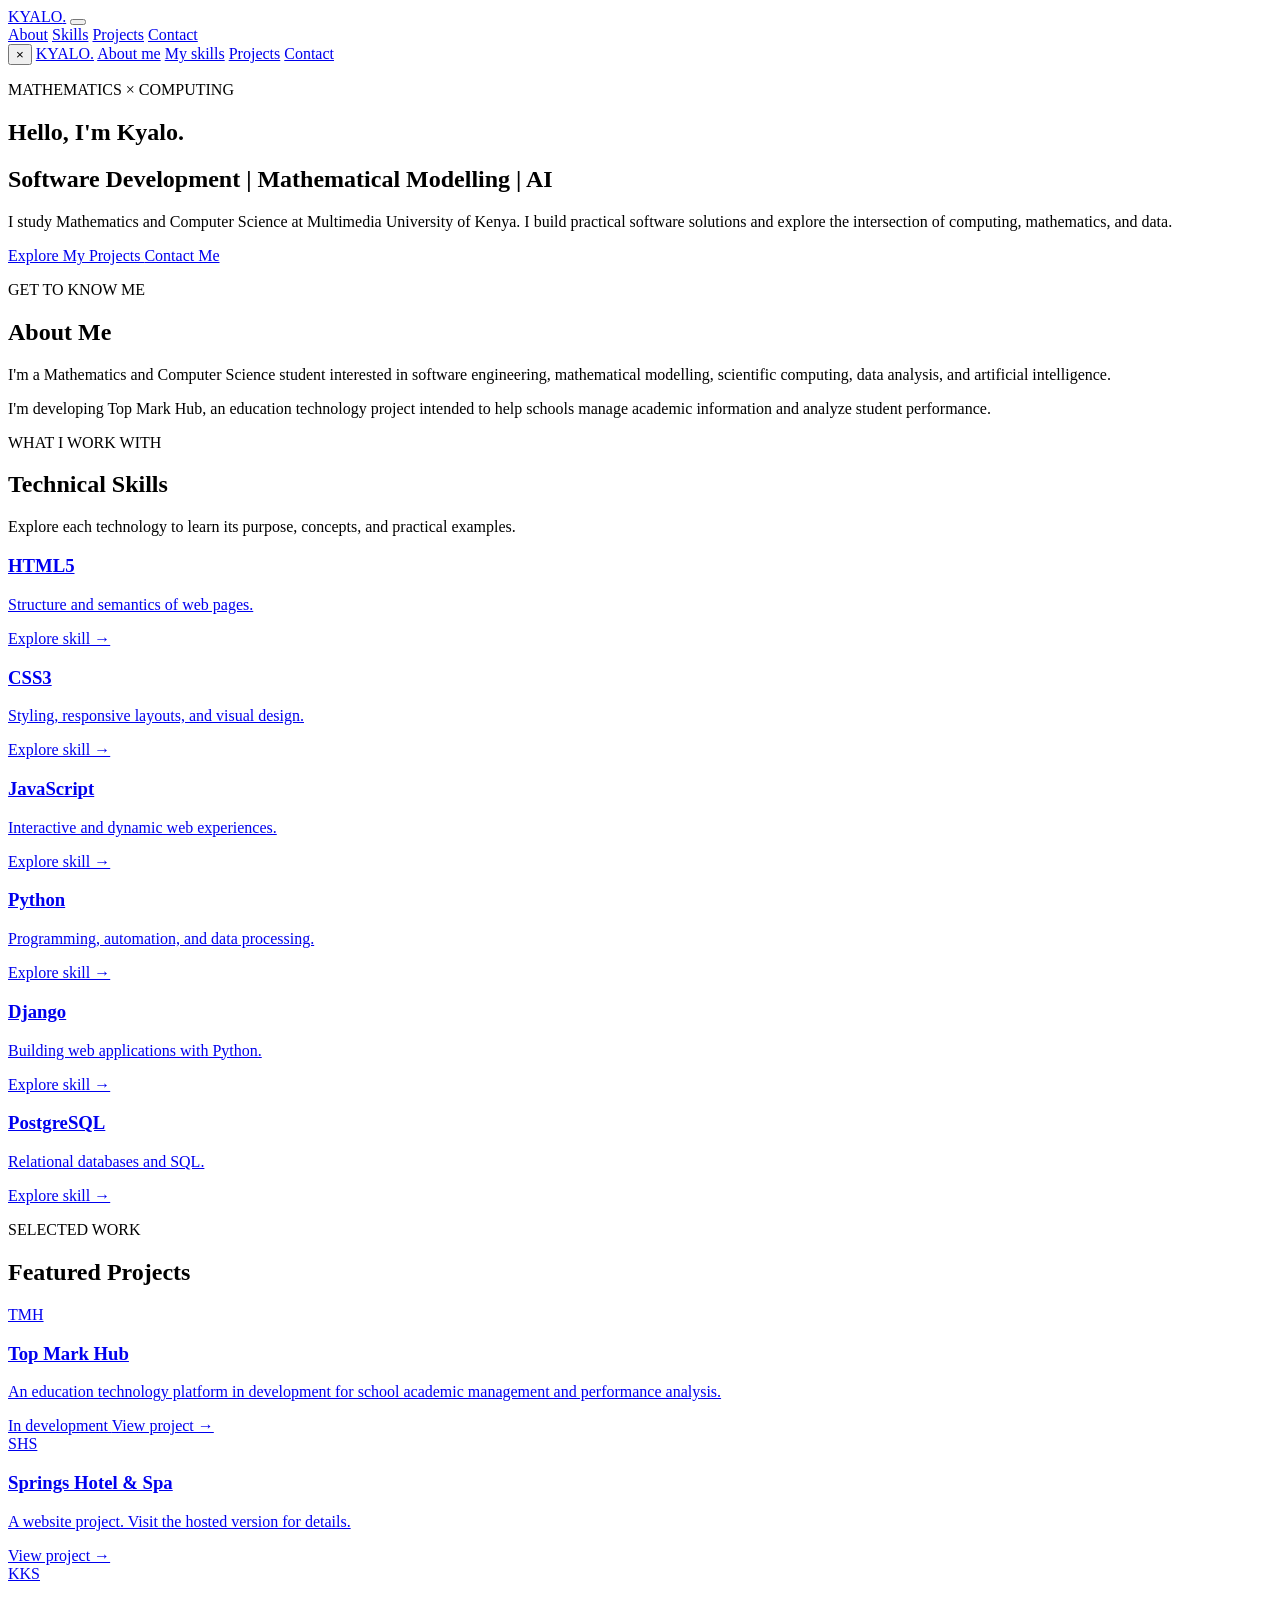
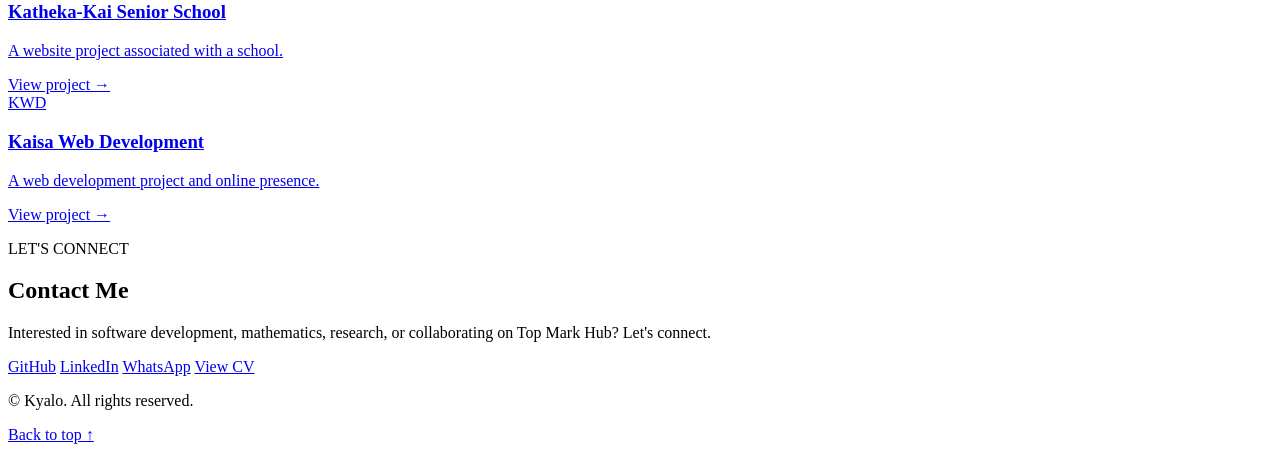
==== index.html @ 90c87d66 "Add index.html for portfolio website This commit adds a new HTML file for Kyalo's portfolio, includi" ====
<!DOCTYPE html>
<html lang="en">
<head>
  <meta charset="UTF-8">
  <meta name="viewport" content="width=device-width, initial-scale=1.0">

  <meta name="description" content="Kyalo's portfolio in software development, mathematics, mathematical modelling, AI, and Top Mark Hub.">

  <title>Kyalo | Developer & Mathematical Computing</title>

  <link rel="stylesheet" href="css/style.css">
  <script src="js/script.js" defer></script>
</head>

<body>
  <header class="site-header">
    <a class="logo" href="#home">KYALO<span>.</span></a>

    <button
      class="menu-toggle"
      id="menu-toggle"
      aria-label="Open navigation menu"
      aria-controls="sidebar"
      aria-expanded="false"
    >
      <span></span>
      <span></span>
      <span></span>
    </button>

    <nav class="desktop-nav" aria-label="Main navigation">
      <a href="#about">About</a>
      <a href="#skills">Skills</a>
      <a href="#projects">Projects</a>
      <a href="#contact">Contact</a>
    </nav>
  </header>

  <div class="sidebar-overlay" id="sidebar-overlay"></div>

  <aside class="sidebar" id="sidebar" aria-label="Mobile navigation" aria-hidden="true">
    <button class="sidebar-close" id="sidebar-close" aria-label="Close navigation">
      &times;
    </button>

    <a class="logo" href="#home">KYALO<span>.</span></a>
    <a href="#about">About me</a>
    <a href="#skills">My skills</a>
    <a href="#projects">Projects</a>
    <a href="#contact">Contact</a>
  </aside>

  <main>
    <section class="hero" id="home">
      <div class="hero-content">
        <p class="eyebrow">MATHEMATICS &times; COMPUTING</p>

        <h1>Hello, I'm <span>Kyalo.</span></h1>

        <h2>Software Development | Mathematical Modelling | AI</h2>

        <p class="hero-description">
          I study Mathematics and Computer Science at Multimedia University
          of Kenya. I build practical software solutions and explore the
          intersection of computing, mathematics, and data.
        </p>

        <div class="hero-actions">
          <a class="button button-primary" href="#projects">
            Explore My Projects
          </a>

          <a class="button button-secondary" href="#contact">
            Contact Me
          </a>
        </div>
      </div>
    </section>

    <section class="section about" id="about">
      <p class="eyebrow">GET TO KNOW ME</p>
      <h2>About <span>Me</span></h2>

      <p>
        I'm a Mathematics and Computer Science student interested in
        software engineering, mathematical modelling, scientific computing,
        data analysis, and artificial intelligence.
      </p>

      <p>
        I'm developing Top Mark Hub, an education technology project
        intended to help schools manage academic information and analyze
        student performance.
      </p>
    </section>

    <section class="section" id="skills">
      <p class="eyebrow">WHAT I WORK WITH</p>
      <h2>Technical <span>Skills</span></h2>

      <p class="section-intro">
        Explore each technology to learn its purpose, concepts, and practical examples.
      </p>

      <div class="skills-grid">
        <a class="skill-card" href="skills/html5.html">
          <h3>HTML5</h3>
          <p>Structure and semantics of web pages.</p>
          <span>Explore skill &rarr;</span>
        </a>

        <a class="skill-card" href="skills/css3.html">
          <h3>CSS3</h3>
          <p>Styling, responsive layouts, and visual design.</p>
          <span>Explore skill &rarr;</span>
        </a>

        <a class="skill-card" href="skills/javascript.html">
          <h3>JavaScript</h3>
          <p>Interactive and dynamic web experiences.</p>
          <span>Explore skill &rarr;</span>
        </a>

        <a class="skill-card" href="skills/python.html">
          <h3>Python</h3>
          <p>Programming, automation, and data processing.</p>
          <span>Explore skill &rarr;</span>
        </a>

        <a class="skill-card" href="skills/django.html">
          <h3>Django</h3>
          <p>Building web applications with Python.</p>
          <span>Explore skill &rarr;</span>
        </a>

        <a class="skill-card" href="skills/postgresql.html">
          <h3>PostgreSQL</h3>
          <p>Relational databases and SQL.</p>
          <span>Explore skill &rarr;</span>
        </a>
      </div>
    </section>

    <section class="section" id="projects">
      <p class="eyebrow">SELECTED WORK</p>
      <h2>Featured <span>Projects</span></h2>

      <div class="projects-grid">
        <a class="project-card" href="projects/tmh/index.html">
          <div class="project-visual">TMH</div>
          <h3>Top Mark Hub</h3>
          <p>
            An education technology platform in development for school
            academic management and performance analysis.
          </p>
          <span class="project-status">In development</span>
          <span class="project-link">View project &rarr;</span>
        </a>

        <a class="project-card" href="projects/springs-hotel/index.html">
          <div class="project-visual">SHS</div>
          <h3>Springs Hotel & Spa</h3>
          <p>A website project. Visit the hosted version for details.</p>
          <span class="project-link">View project &rarr;</span>
        </a>

        <a class="project-card" href="projects/katheka-kai/index.html">
          <div class="project-visual">KKS</div>
          <h3>Katheka-Kai Senior School</h3>
          <p>A website project associated with a school.</p>
          <span class="project-link">View project &rarr;</span>
        </a>

        <a class="project-card" href="projects/kaisa-web-development/index.html">
          <div class="project-visual">KWD</div>
          <h3>Kaisa Web Development</h3>
          <p>A web development project and online presence.</p>
          <span class="project-link">View project &rarr;</span>
        </a>
      </div>
    </section>

    <section class="section" id="contact">
      <p class="eyebrow">LET'S CONNECT</p>
      <h2>Contact <span>Me</span></h2>

      <p>
        Interested in software development, mathematics, research,
        or collaborating on Top Mark Hub? Let's connect.
      </p>

      <div class="contact-links">
        <a href="https://github.com/Kyalo-Dominic" target="_blank" rel="noopener noreferrer">GitHub</a>

        <a href="https://www.linkedin.com/in/dominickkyalo3540" target="_blank" rel="noopener noreferrer">LinkedIn</a>

        <a href="https://wa.me/254793886415" target="_blank" rel="noopener noreferrer">WhatsApp</a>

        <a href="cv/kyalo-cv.pdf" target="_blank" rel="noopener noreferrer">View CV</a>
      </div>
    </section>
  </main>

  <footer class="site-footer">
    <p>&copy; <span id="year"></span> Kyalo. All rights reserved.</p>
    <a href="#home">Back to top &uarr;</a>
  </footer>
</body>
</html>
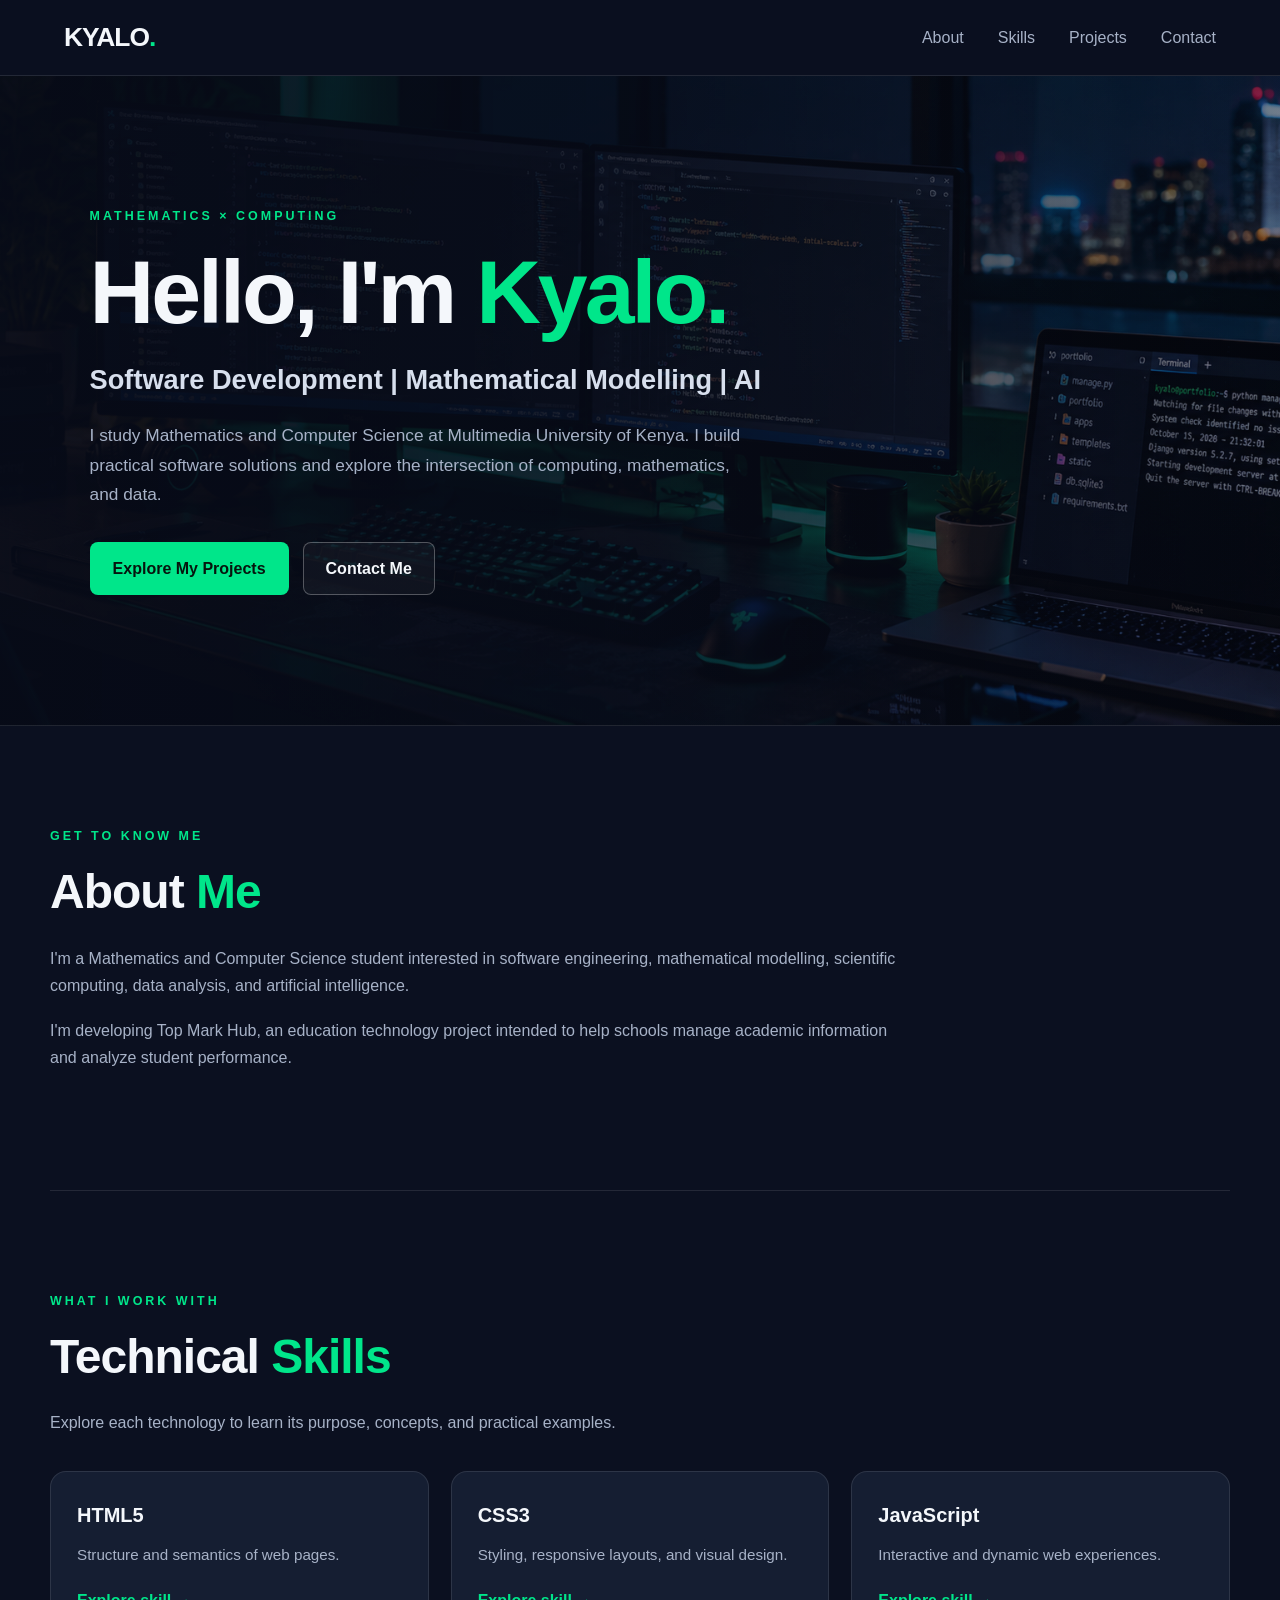
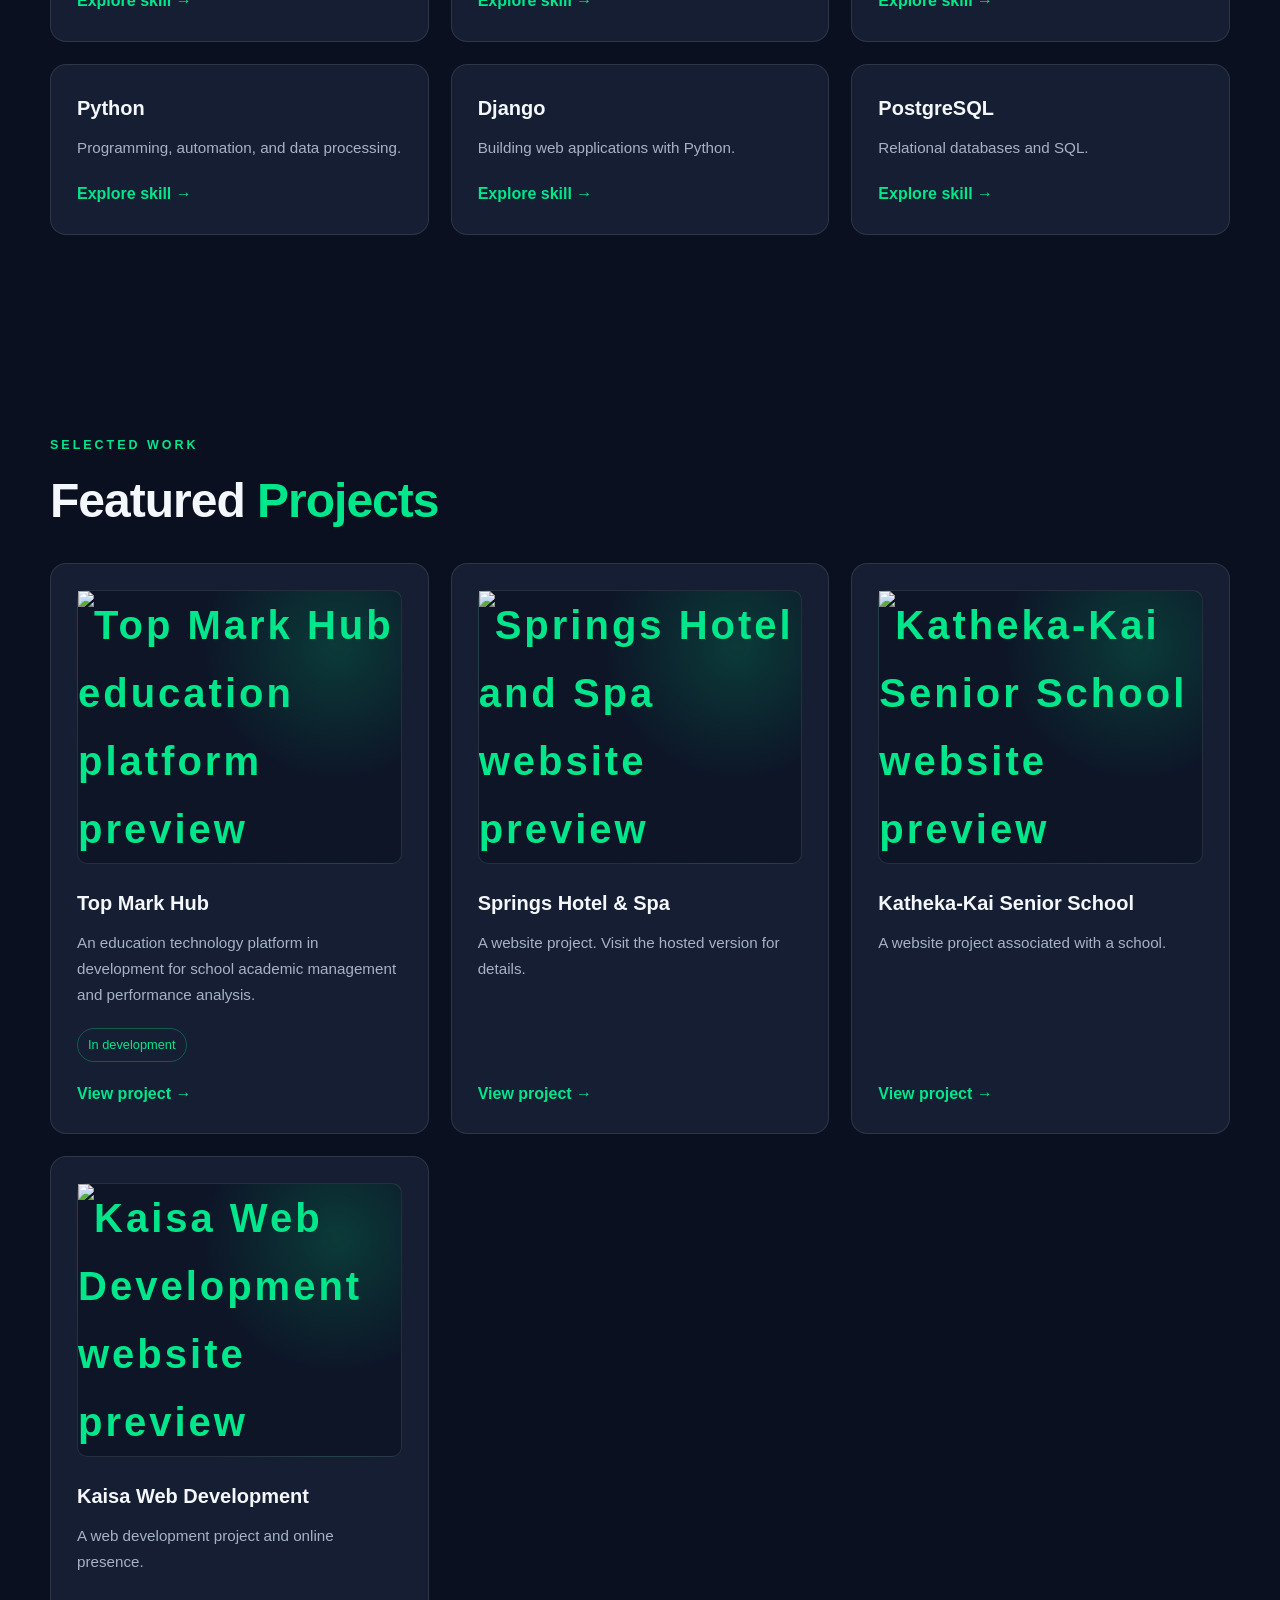
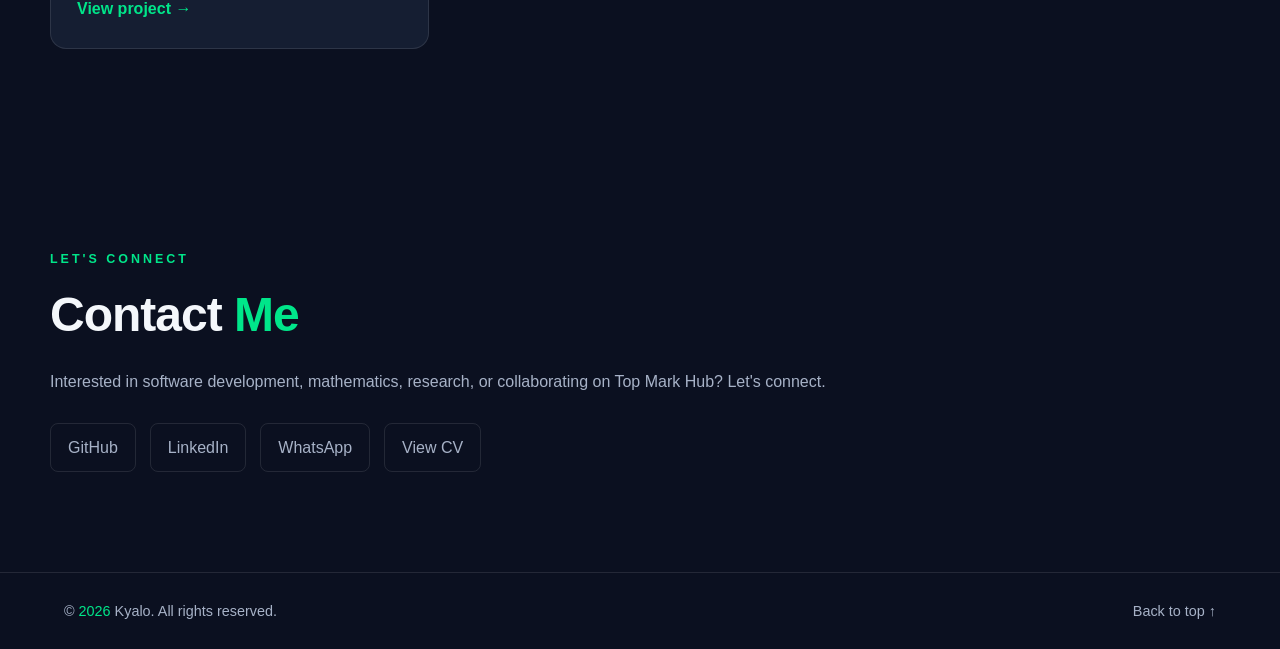
==== commit c4be9753: "Update index.html" ====
--- a/index.html
+++ b/index.html
@@ -142,44 +142,64 @@
       </div>
     </section>
 
-    <section class="section" id="projects">
-      <p class="eyebrow">SELECTED WORK</p>
-      <h2>Featured <span>Projects</span></h2>
-
-      <div class="projects-grid">
-        <a class="project-card" href="projects/tmh/index.html">
-          <div class="project-visual">TMH</div>
-          <h3>Top Mark Hub</h3>
-          <p>
-            An education technology platform in development for school
-            academic management and performance analysis.
-          </p>
-          <span class="project-status">In development</span>
-          <span class="project-link">View project &rarr;</span>
-        </a>
-
-        <a class="project-card" href="projects/springs-hotel/index.html">
-          <div class="project-visual">SHS</div>
-          <h3>Springs Hotel & Spa</h3>
-          <p>A website project. Visit the hosted version for details.</p>
-          <span class="project-link">View project &rarr;</span>
-        </a>
-
-        <a class="project-card" href="projects/katheka-kai/index.html">
-          <div class="project-visual">KKS</div>
-          <h3>Katheka-Kai Senior School</h3>
-          <p>A website project associated with a school.</p>
-          <span class="project-link">View project &rarr;</span>
-        </a>
-
-        <a class="project-card" href="projects/kaisa-web-development/index.html">
-          <div class="project-visual">KWD</div>
-          <h3>Kaisa Web Development</h3>
-          <p>A web development project and online presence.</p>
-          <span class="project-link">View project &rarr;</span>
-        </a>
-      </div>
-    </section>
+    
+<section class="section" id="projects">
+  <p class="eyebrow">SELECTED WORK</p>
+  <h2>Featured <span>Projects</span></h2>
+
+  <div class="projects-grid">
+
+    <a class="project-card" href="projects/tmh/index.html">
+      <div class="project-visual">
+        <img src="images/projects/top-mark-hub.jpg"
+             alt="Top Mark Hub education platform preview"
+             loading="lazy">
+      </div>
+      <h3>Top Mark Hub</h3>
+      <p>
+        An education technology platform in development for school
+        academic management and performance analysis.
+      </p>
+      <span class="project-status">In development</span>
+      <span class="project-link">View project &rarr;</span>
+    </a>
+
+    <a class="project-card" href="projects/springs-hotel/index.html">
+      <div class="project-visual">
+        <img src="images/projects/springs-hotel.jpg"
+             alt="Springs Hotel and Spa website preview"
+             loading="lazy">
+      </div>
+      <h3>Springs Hotel &amp; Spa</h3>
+      <p>A website project. Visit the hosted version for details.</p>
+      <span class="project-link">View project &rarr;</span>
+    </a>
+
+    <a class="project-card" href="projects/katheka-kai/index.html">
+      <div class="project-visual">
+        <img src="images/projects/katheka-kai.jpg"
+             alt="Katheka-Kai Senior School website preview"
+             loading="lazy">
+      </div>
+      <h3>Katheka-Kai Senior School</h3>
+      <p>A website project associated with a school.</p>
+      <span class="project-link">View project &rarr;</span>
+    </a>
+
+    <a class="project-card" href="projects/kaisa-web-development/index.html">
+      <div class="project-visual">
+        <img src="images/projects/kaisa-web-development.jpg"
+             alt="Kaisa Web Development website preview"
+             loading="lazy">
+      </div>
+      <h3>Kaisa Web Development</h3>
+      <p>A web development project and online presence.</p>
+      <span class="project-link">View project &rarr;</span>
+    </a>
+
+  </div>
+</section>
+
 
     <section class="section" id="contact">
       <p class="eyebrow">LET'S CONNECT</p>
--- a/css/style.css
+++ b/css/style.css
@@ -0,0 +1,541 @@
+
+/* =========================================
+   KYALO PORTFOLIO — PREMIUM DARK THEME
+   ========================================= */
+
+:root {
+  --bg: #0b1020;
+  --bg-soft: #11182b;
+  --surface: #151e32;
+  --surface-hover: #1b2840;
+  --primary: #00e68a;
+  --primary-dark: #00bd70;
+  --text: #f4f7fb;
+  --muted: #a7b2c7;
+  --border: rgba(255, 255, 255, 0.1);
+  --radius: 16px;
+  --max-width: 1180px;
+}
+
+* {
+  box-sizing: border-box;
+  margin: 0;
+  padding: 0;
+}
+
+html {
+  scroll-behavior: smooth;
+  scroll-padding-top: 90px;
+}
+
+body {
+  background: var(--bg);
+  color: var(--text);
+  font-family: "Segoe UI", Arial, sans-serif;
+  line-height: 1.7;
+  overflow-x: hidden;
+}
+
+a {
+  color: inherit;
+  text-decoration: none;
+}
+
+button {
+  font: inherit;
+}
+
+button,
+a {
+  -webkit-tap-highlight-color: transparent;
+}
+
+button:focus-visible,
+a:focus-visible {
+  outline: 2px solid var(--primary);
+  outline-offset: 4px;
+}
+
+span {
+  color: var(--primary);
+}
+
+.site-header {
+  position: sticky;
+  top: 0;
+  z-index: 100;
+  display: flex;
+  justify-content: space-between;
+  align-items: center;
+  gap: 30px;
+  min-height: 76px;
+  padding: 14px max(5%, calc((100% - var(--max-width)) / 2));
+  background: rgba(11, 16, 32, 0.92);
+  border-bottom: 1px solid var(--border);
+  backdrop-filter: blur(16px);
+}
+
+.logo {
+  font-size: 1.65rem;
+  font-weight: 800;
+  letter-spacing: -1px;
+  white-space: nowrap;
+}
+
+.desktop-nav {
+  display: flex;
+  align-items: center;
+  gap: 34px;
+}
+
+.desktop-nav a,
+.sidebar > a:not(.logo) {
+  color: var(--muted);
+  transition: color 0.25s ease;
+}
+
+.desktop-nav a:hover,
+.desktop-nav a.active,
+.sidebar > a:hover {
+  color: var(--primary);
+}
+
+.menu-toggle,
+.sidebar,
+.sidebar-overlay {
+  display: none;
+}
+
+/* HERO */
+
+.hero {
+  position: relative;
+  display: flex;
+  align-items: center;
+  min-height: 650px;
+  padding: 100px max(7%, calc((100% - var(--max-width)) / 2));
+  background:
+    linear-gradient(
+      90deg,
+      rgba(7, 11, 24, 0.96) 0%,
+      rgba(7, 11, 24, 0.83) 48%,
+      rgba(7, 11, 24, 0.35) 100%
+    ),
+    linear-gradient(rgba(7, 11, 24, 0.18), rgba(7, 11, 24, 0.35)),
+    url("../images/hero-coding.jpg") center / cover no-repeat;
+  border-bottom: 1px solid var(--border);
+}
+
+.hero-content {
+  width: 100%;
+  max-width: 850px;
+  animation: fade-up 0.8s ease both;
+}
+
+.eyebrow {
+  margin-bottom: 16px;
+  color: var(--primary);
+  font-size: 0.78rem;
+  font-weight: 800;
+  letter-spacing: 3px;
+}
+
+.hero h1 {
+  margin-bottom: 18px;
+  font-size: clamp(2.8rem, 7vw, 5.6rem);
+  line-height: 1.1;
+  letter-spacing: -3px;
+}
+
+.hero h2 {
+  max-width: 760px;
+  margin-bottom: 22px;
+  color: #d7dfed;
+  font-size: clamp(1.15rem, 2.5vw, 1.7rem);
+  line-height: 1.45;
+}
+
+.hero-description {
+  max-width: 660px;
+  color: var(--muted);
+  font-size: 1.08rem;
+}
+
+.hero-actions {
+  display: flex;
+  flex-wrap: wrap;
+  gap: 14px;
+  margin-top: 32px;
+}
+
+.button {
+  display: inline-flex;
+  justify-content: center;
+  align-items: center;
+  min-height: 48px;
+  padding: 12px 22px;
+  border: 1px solid transparent;
+  border-radius: 8px;
+  font-weight: 700;
+  transition:
+    transform 0.25s ease,
+    background 0.25s ease,
+    border-color 0.25s ease;
+}
+
+.button:hover {
+  transform: translateY(-3px);
+}
+
+.button-primary {
+  background: var(--primary);
+  color: #06150e;
+}
+
+.button-primary:hover {
+  background: #38f5a7;
+}
+
+.button-secondary {
+  border-color: rgba(255, 255, 255, 0.28);
+  background: rgba(255, 255, 255, 0.04);
+  color: var(--text);
+}
+
+.button-secondary:hover {
+  border-color: var(--primary);
+}
+
+/* GENERAL SECTIONS */
+
+.section {
+  width: min(100% - 40px, var(--max-width));
+  margin: 0 auto;
+  padding: 100px 0;
+}
+
+.section h2 {
+  margin-bottom: 24px;
+  font-size: clamp(2rem, 4vw, 3rem);
+  line-height: 1.2;
+  letter-spacing: -1px;
+}
+
+.section > p:not(.eyebrow) {
+  max-width: 850px;
+  margin-bottom: 18px;
+  color: var(--muted);
+}
+
+.about {
+  border-bottom: 1px solid var(--border);
+}
+
+.section-intro {
+  margin-bottom: 32px;
+}
+
+/* SKILLS */
+
+.skills-grid,
+.projects-grid {
+  display: grid;
+  grid-template-columns: repeat(3, minmax(0, 1fr));
+  gap: 22px;
+  margin-top: 34px;
+}
+
+.skill-card,
+.project-card {
+  display: flex;
+  flex-direction: column;
+  align-items: flex-start;
+  min-width: 0;
+  padding: 26px;
+  overflow-wrap: anywhere;
+  border: 1px solid var(--border);
+  border-radius: var(--radius);
+  background: var(--surface);
+  transition:
+    transform 0.25s ease,
+    border-color 0.25s ease,
+    background 0.25s ease;
+}
+
+.skill-card:hover,
+.project-card:hover {
+  transform: translateY(-5px);
+  border-color: rgba(0, 230, 138, 0.65);
+  background: var(--surface-hover);
+}
+
+.skill-card h3,
+.project-card h3 {
+  margin-bottom: 10px;
+  font-size: 1.25rem;
+}
+
+.skill-card p,
+.project-card p {
+  margin-bottom: 20px;
+  color: var(--muted);
+  font-size: 0.95rem;
+}
+
+.skill-card > span:last-child,
+.project-link {
+  margin-top: auto;
+  color: var(--primary);
+  font-weight: 700;
+}
+
+/* PROJECTS */
+
+.project-visual {
+  display: grid;
+  place-items: center;
+  width: 100%;
+  min-height: 145px;
+  margin-bottom: 22px;
+  border: 1px solid var(--border);
+  border-radius: 10px;
+  background:
+    radial-gradient(circle at 80% 20%, rgba(0, 230, 138, 0.18), transparent 40%),
+    #0d1527;
+  color: var(--primary);
+  font-size: 2.5rem;
+  font-weight: 900;
+  letter-spacing: 3px;
+}
+
+.project-status {
+  margin: 0 0 18px;
+  padding: 5px 10px;
+  border: 1px solid rgba(0, 230, 138, 0.3);
+  border-radius: 20px;
+  color: var(--primary);
+  font-size: 0.8rem;
+}
+
+/* CONTACT */
+
+.contact-links {
+  display: flex;
+  flex-wrap: wrap;
+  gap: 14px;
+  margin-top: 28px;
+}
+
+.contact-links a {
+  padding: 10px 17px;
+  border: 1px solid var(--border);
+  border-radius: 8px;
+  color: var(--muted);
+  transition: border-color 0.25s ease, color 0.25s ease;
+}
+
+.contact-links a:hover {
+  border-color: var(--primary);
+  color: var(--primary);
+}
+
+/* FOOTER */
+
+.site-footer {
+  display: flex;
+  justify-content: space-between;
+  align-items: center;
+  gap: 20px;
+  padding: 26px max(5%, calc((100% - var(--max-width)) / 2));
+  border-top: 1px solid var(--border);
+  color: var(--muted);
+  font-size: 0.9rem;
+}
+
+.site-footer a:hover {
+  color: var(--primary);
+}
+
+/* ANIMATIONS */
+
+@keyframes fade-up {
+  from {
+    opacity: 0;
+    transform: translateY(20px);
+  }
+
+  to {
+    opacity: 1;
+    transform: translateY(0);
+  }
+}
+
+/* TABLETS */
+
+@media (max-width: 900px) {
+  .desktop-nav {
+    gap: 18px;
+  }
+
+  .skills-grid,
+  .projects-grid {
+    grid-template-columns: repeat(2, minmax(0, 1fr));
+  }
+
+  .hero {
+    min-height: 570px;
+    padding-top: 80px;
+    padding-bottom: 80px;
+  }
+}
+
+/* MOBILE SIDEBAR */
+
+@media (max-width: 700px) {
+  .site-header {
+    min-height: 68px;
+    padding: 12px 22px;
+  }
+
+  .desktop-nav {
+    display: none;
+  }
+
+  .menu-toggle {
+    display: flex;
+    flex-direction: column;
+    justify-content: center;
+    gap: 5px;
+    width: 44px;
+    height: 44px;
+    padding: 10px;
+    border: 1px solid var(--border);
+    border-radius: 8px;
+    background: var(--surface);
+    cursor: pointer;
+  }
+
+  .menu-toggle span {
+    display: block;
+    width: 100%;
+    height: 2px;
+    border-radius: 2px;
+    background: var(--text);
+  }
+
+  .sidebar {
+    position: fixed;
+    top: 0;
+    left: 0;
+    z-index: 300;
+    display: flex;
+    flex-direction: column;
+    gap: 8px;
+    width: min(82vw, 320px);
+    height: 100dvh;
+    padding: 30px 24px;
+    border-right: 1px solid var(--border);
+    background: var(--bg-soft);
+    box-shadow: 20px 0 60px rgba(0, 0, 0, 0.3);
+    transform: translateX(-105%);
+    visibility: hidden;
+    transition:
+      transform 0.3s ease,
+      visibility 0.3s ease;
+  }
+
+  .sidebar.open {
+    transform: translateX(0);
+    visibility: visible;
+  }
+
+  .sidebar .logo {
+    margin: 30px 0 25px;
+  }
+
+  .sidebar > a:not(.logo) {
+    padding: 12px 10px;
+    border-radius: 8px;
+  }
+
+  .sidebar > a:not(.logo):hover {
+    background: var(--surface);
+  }
+
+  .sidebar-close {
+    align-self: flex-end;
+    width: 40px;
+    height: 40px;
+    border: 1px solid var(--border);
+    border-radius: 8px;
+    background: var(--surface);
+    color: var(--text);
+    font-size: 1.6rem;
+    cursor: pointer;
+  }
+
+  .sidebar-overlay {
+    position: fixed;
+    inset: 0;
+    z-index: 200;
+    display: block;
+    background: rgba(0, 0, 0, 0.65);
+    opacity: 0;
+    visibility: hidden;
+    transition: opacity 0.3s ease, visibility 0.3s ease;
+  }
+
+  .sidebar-overlay.open {
+    opacity: 1;
+    visibility: visible;
+  }
+
+  body.menu-open {
+    overflow: hidden;
+  }
+
+  .hero {
+    min-height: 560px;
+    padding: 80px 24px;
+    background-position: 60% center;
+  }
+
+  .hero h1 {
+    letter-spacing: -1.5px;
+  }
+
+  .section {
+    width: calc(100% - 40px);
+    padding: 72px 0;
+  }
+
+  .skills-grid,
+  .projects-grid {
+    grid-template-columns: 1fr;
+    gap: 16px;
+  }
+
+  .skill-card,
+  .project-card {
+    padding: 22px;
+  }
+
+  .site-footer {
+    flex-direction: column;
+    align-items: flex-start;
+    padding: 24px 22px;
+  }
+}
+
+/* REDUCED MOTION ACCESSIBILITY */
+
+@media (prefers-reduced-motion: reduce) {
+  *,
+  *::before,
+  *::after {
+    scroll-behavior: auto !important;
+    animation-duration: 0.01ms !important;
+    animation-iteration-count: 1 !important;
+    transition-duration: 0.01ms !important;
+  }
+}
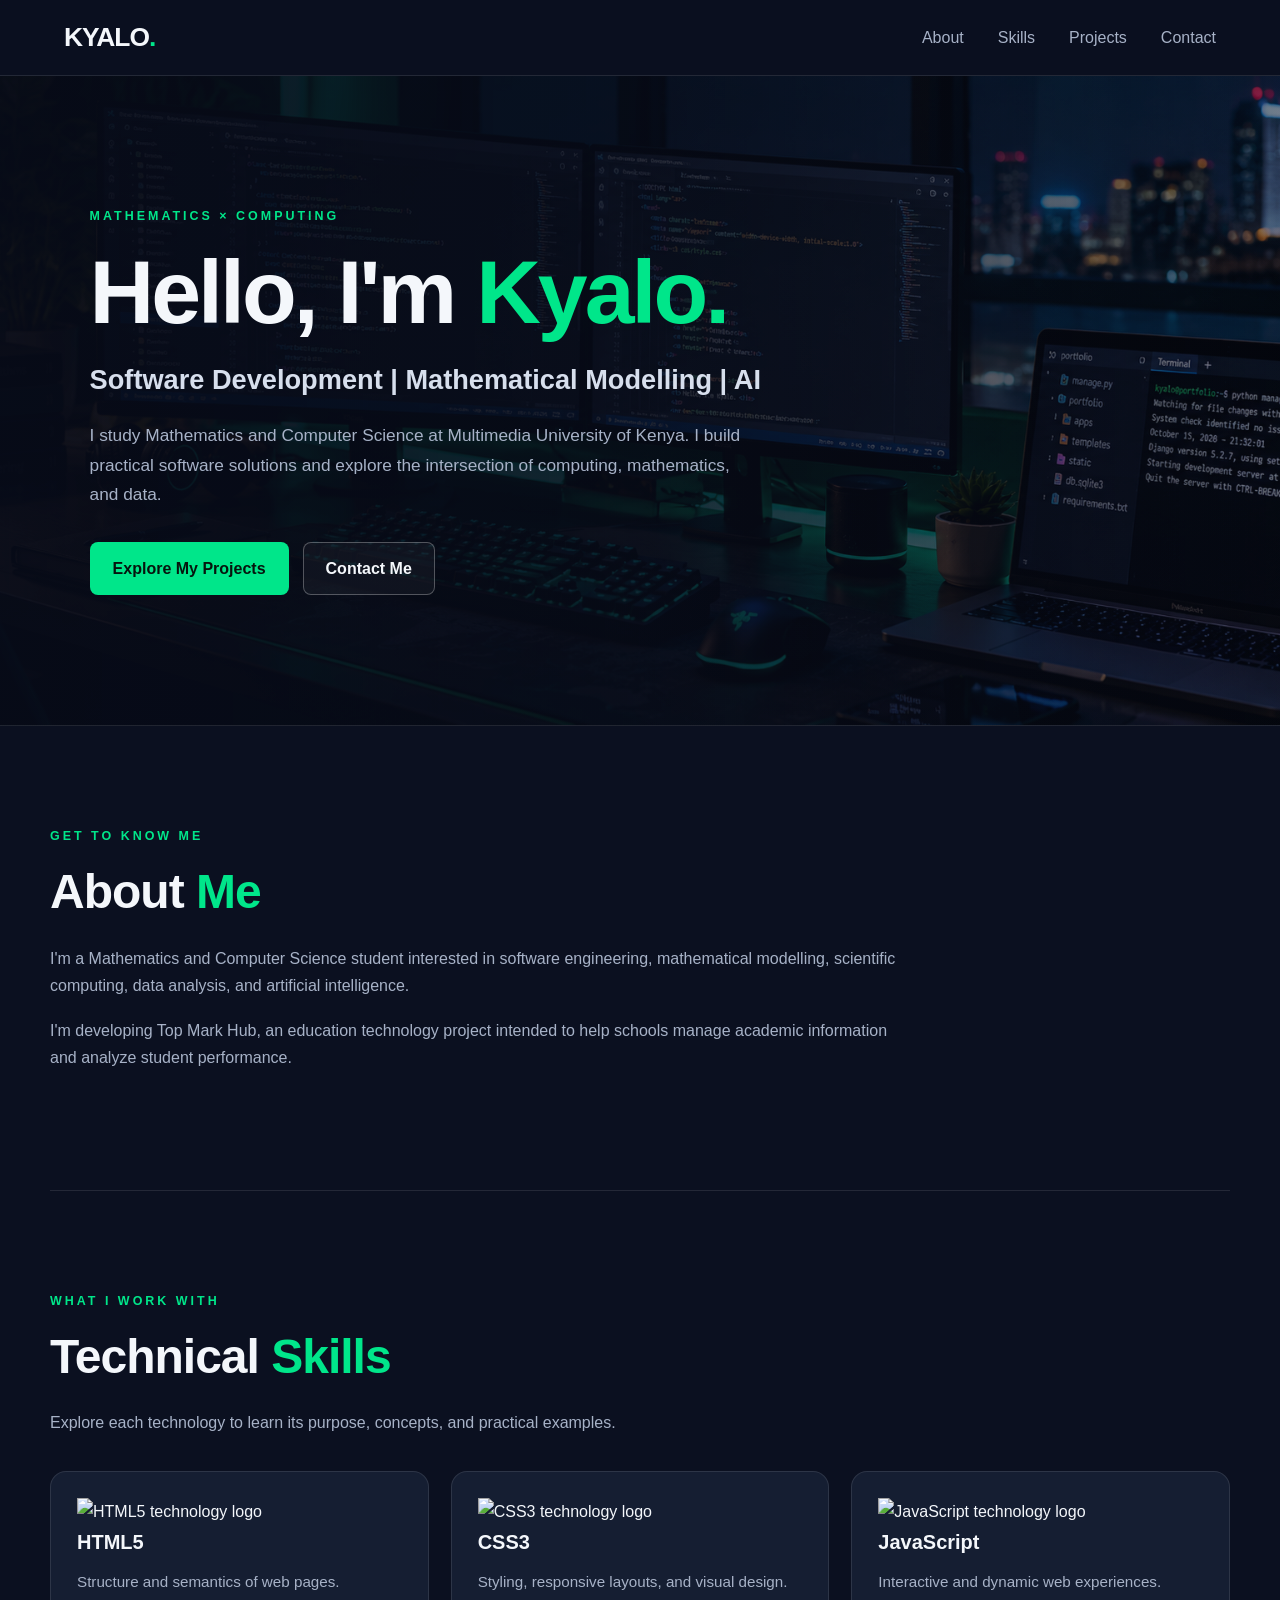
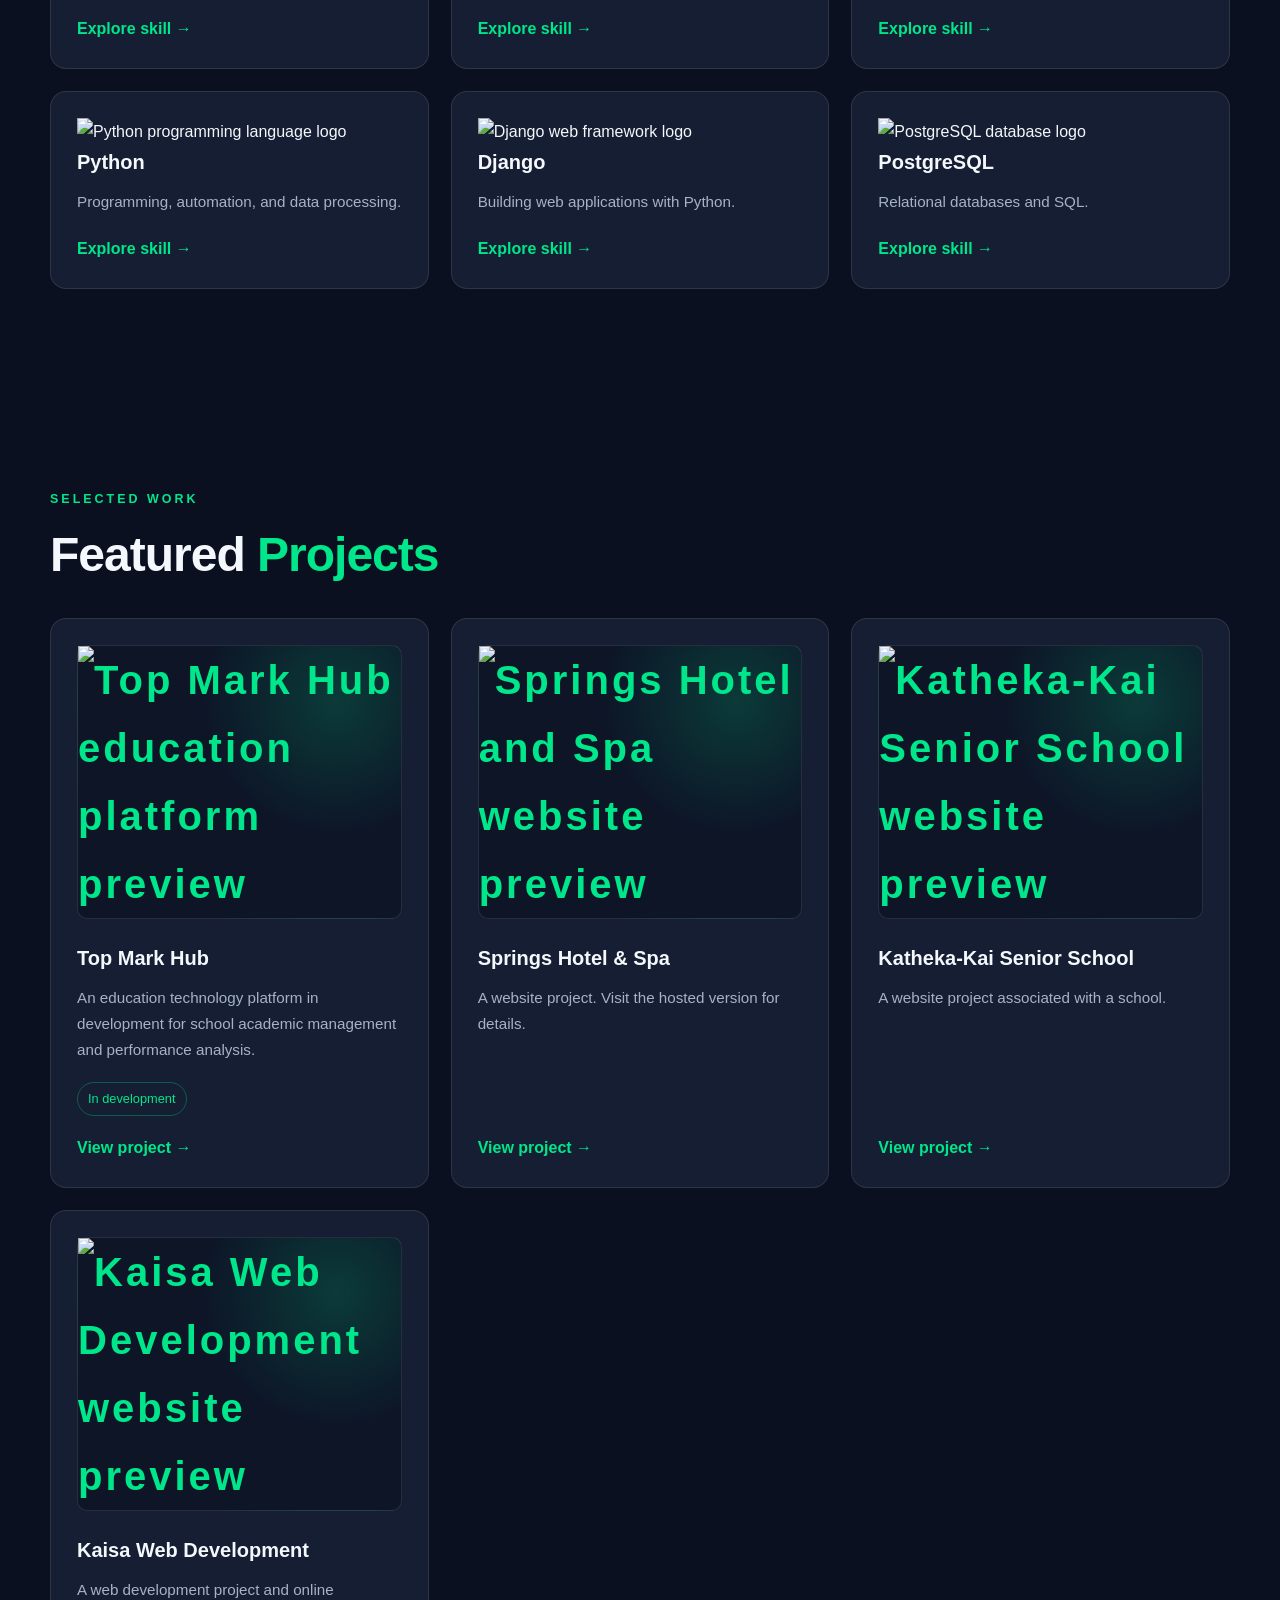
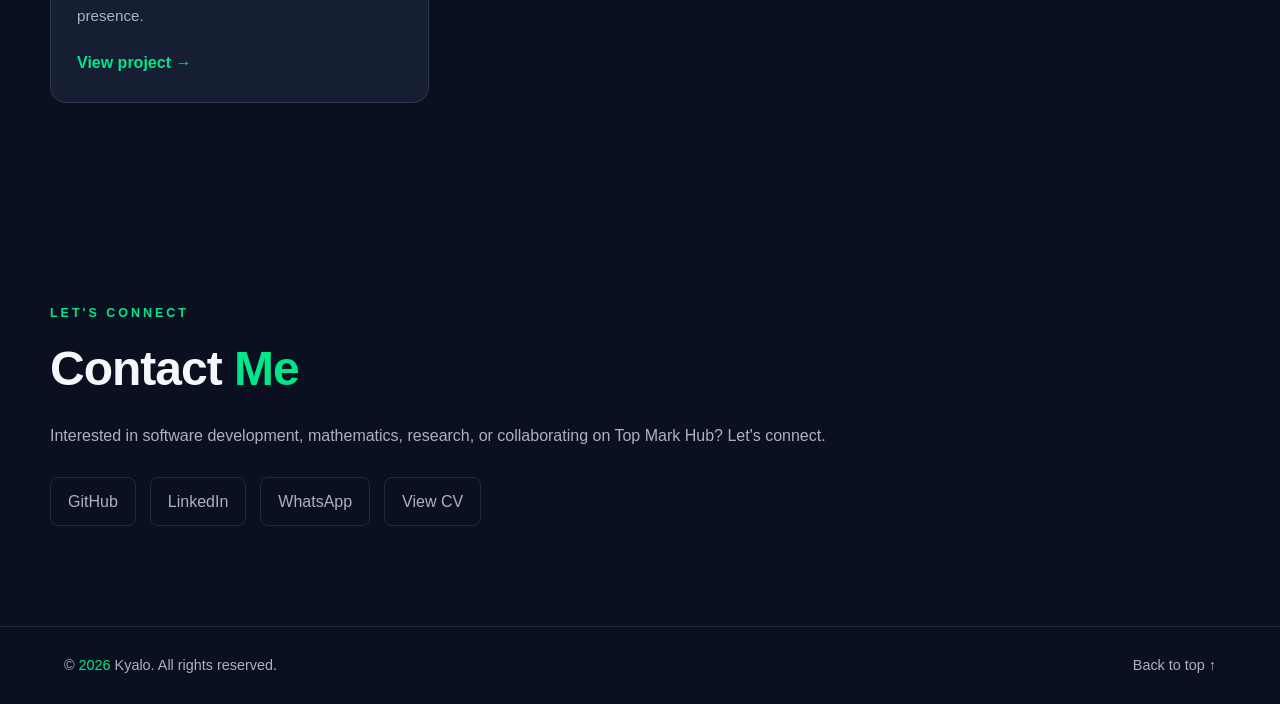
==== commit 01961a42: "Update index.html" ====
--- a/index.html
+++ b/index.html
@@ -95,52 +95,80 @@
       </p>
     </section>
 
-    <section class="section" id="skills">
-      <p class="eyebrow">WHAT I WORK WITH</p>
-      <h2>Technical <span>Skills</span></h2>
-
-      <p class="section-intro">
-        Explore each technology to learn its purpose, concepts, and practical examples.
-      </p>
-
-      <div class="skills-grid">
-        <a class="skill-card" href="skills/html5.html">
-          <h3>HTML5</h3>
-          <p>Structure and semantics of web pages.</p>
-          <span>Explore skill &rarr;</span>
-        </a>
-
-        <a class="skill-card" href="skills/css3.html">
-          <h3>CSS3</h3>
-          <p>Styling, responsive layouts, and visual design.</p>
-          <span>Explore skill &rarr;</span>
-        </a>
-
-        <a class="skill-card" href="skills/javascript.html">
-          <h3>JavaScript</h3>
-          <p>Interactive and dynamic web experiences.</p>
-          <span>Explore skill &rarr;</span>
-        </a>
-
-        <a class="skill-card" href="skills/python.html">
-          <h3>Python</h3>
-          <p>Programming, automation, and data processing.</p>
-          <span>Explore skill &rarr;</span>
-        </a>
-
-        <a class="skill-card" href="skills/django.html">
-          <h3>Django</h3>
-          <p>Building web applications with Python.</p>
-          <span>Explore skill &rarr;</span>
-        </a>
-
-        <a class="skill-card" href="skills/postgresql.html">
-          <h3>PostgreSQL</h3>
-          <p>Relational databases and SQL.</p>
-          <span>Explore skill &rarr;</span>
-        </a>
-      </div>
-    </section>
+   
+<section class="section" id="skills">
+  <p class="eyebrow">WHAT I WORK WITH</p>
+  <h2>Technical <span>Skills</span></h2>
+
+  <p class="section-intro">
+    Explore each technology to learn its purpose, concepts, and practical examples.
+  </p>
+
+  <div class="skills-grid">
+
+    <a class="skill-card" href="skills/html5.html">
+      <div class="skill-visual">
+        <img src="images/skills/html5.png"
+             alt="HTML5 technology logo" loading="lazy">
+      </div>
+      <h3>HTML5</h3>
+      <p>Structure and semantics of web pages.</p>
+      <span>Explore skill &rarr;</span>
+    </a>
+
+    <a class="skill-card" href="skills/css3.html">
+      <div class="skill-visual">
+        <img src="images/skills/css3.png"
+             alt="CSS3 technology logo" loading="lazy">
+      </div>
+      <h3>CSS3</h3>
+      <p>Styling, responsive layouts, and visual design.</p>
+      <span>Explore skill &rarr;</span>
+    </a>
+
+    <a class="skill-card" href="skills/javascript.html">
+      <div class="skill-visual">
+        <img src="images/skills/javascript.png"
+             alt="JavaScript technology logo" loading="lazy">
+      </div>
+      <h3>JavaScript</h3>
+      <p>Interactive and dynamic web experiences.</p>
+      <span>Explore skill &rarr;</span>
+    </a>
+
+    <a class="skill-card" href="skills/python.html">
+      <div class="skill-visual">
+        <img src="images/skills/python.png"
+             alt="Python programming language logo" loading="lazy">
+      </div>
+      <h3>Python</h3>
+      <p>Programming, automation, and data processing.</p>
+      <span>Explore skill &rarr;</span>
+    </a>
+
+    <a class="skill-card" href="skills/django.html">
+      <div class="skill-visual">
+        <img src="images/skills/django.png"
+             alt="Django web framework logo" loading="lazy">
+      </div>
+      <h3>Django</h3>
+      <p>Building web applications with Python.</p>
+      <span>Explore skill &rarr;</span>
+    </a>
+
+    <a class="skill-card" href="skills/postgresql.html">
+      <div class="skill-visual">
+        <img src="images/skills/postgresql.png"
+             alt="PostgreSQL database logo" loading="lazy">
+      </div>
+      <h3>PostgreSQL</h3>
+      <p>Relational databases and SQL.</p>
+      <span>Explore skill &rarr;</span>
+    </a>
+
+  </div>
+</section>
+
 
     
 <section class="section" id="projects">
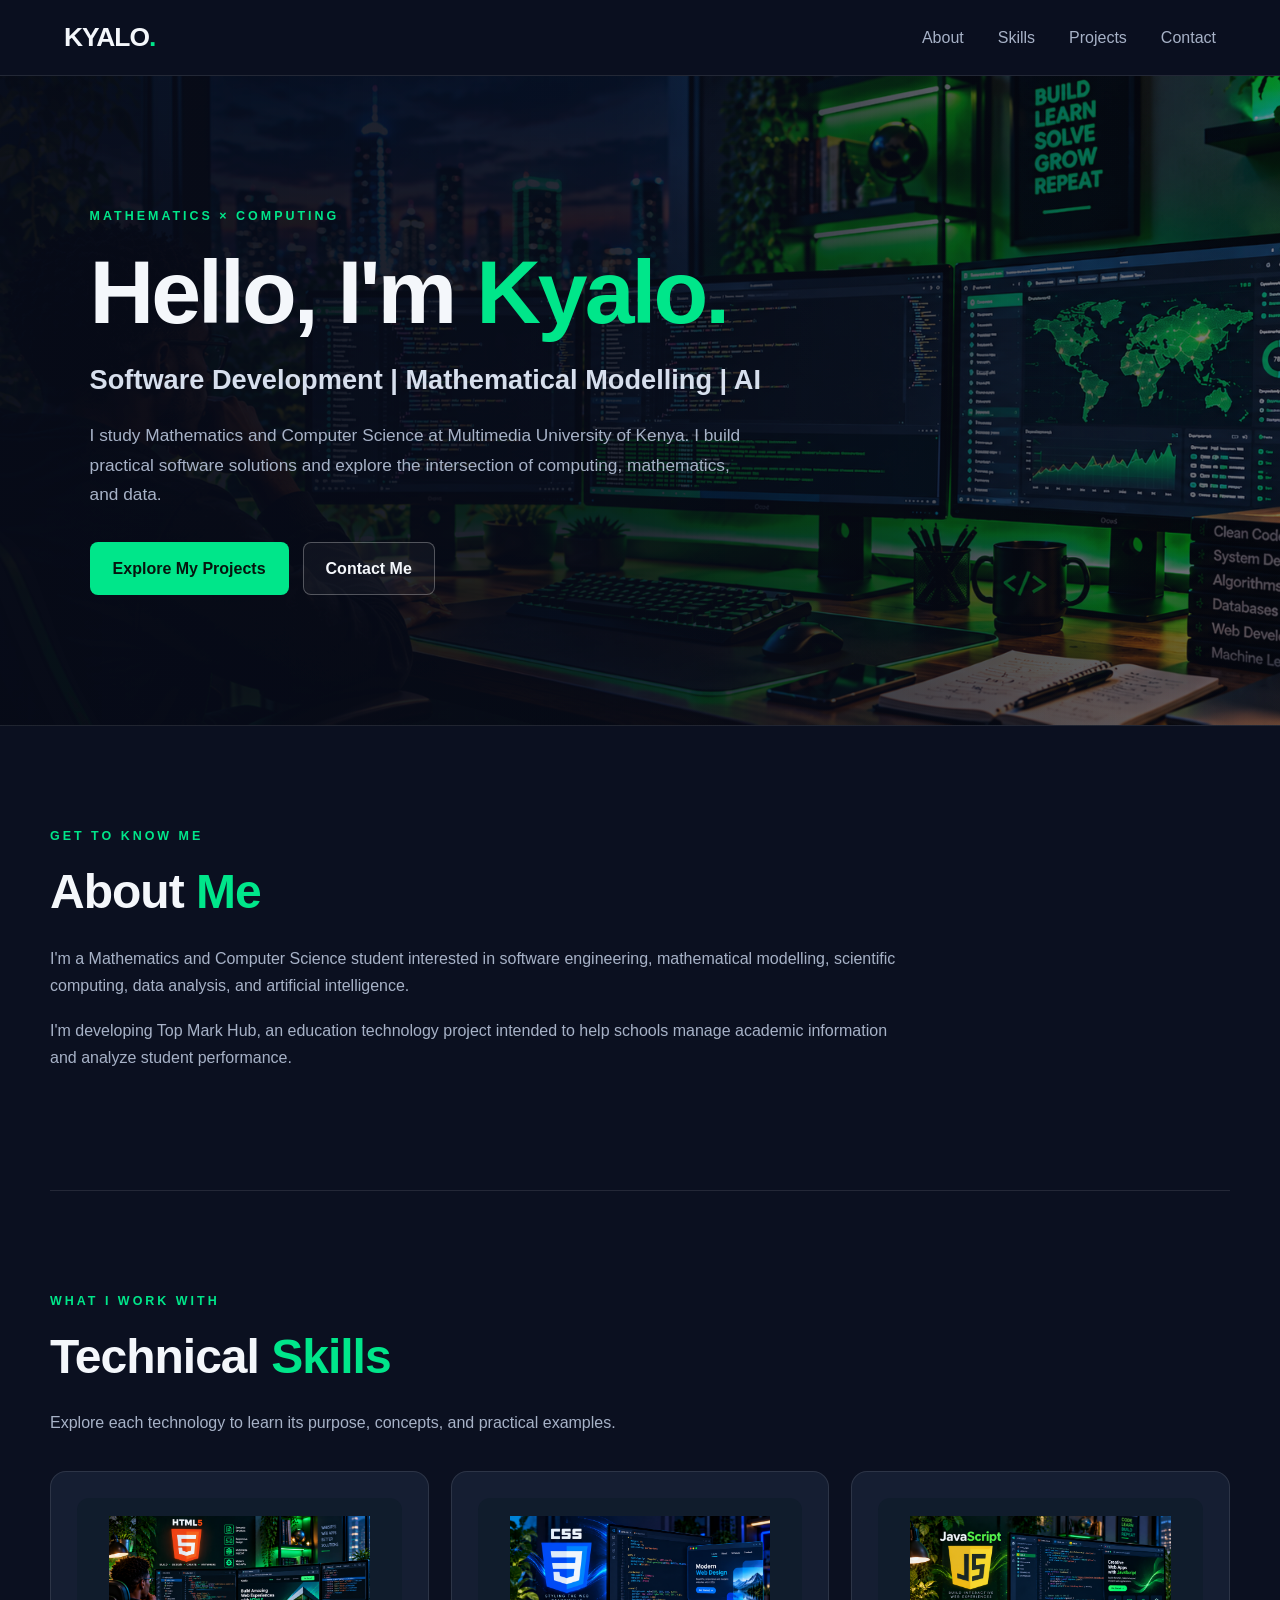
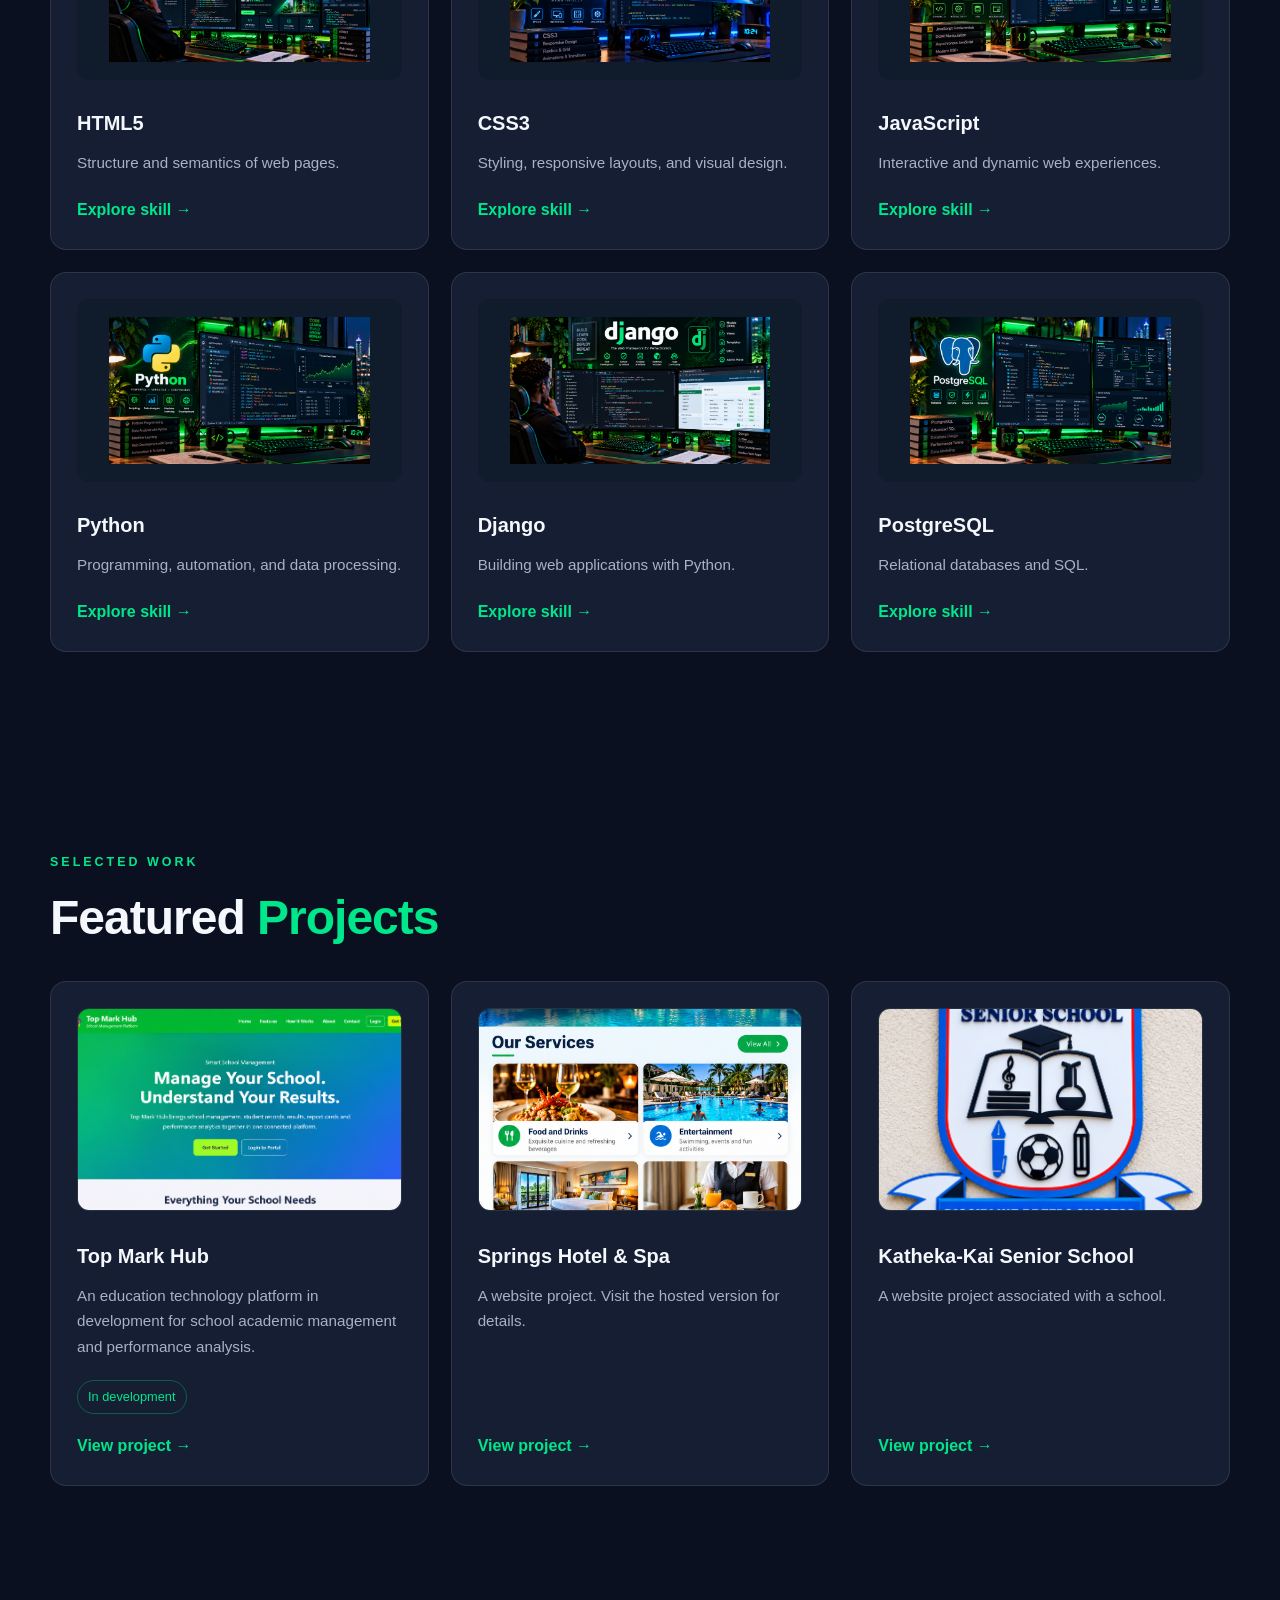
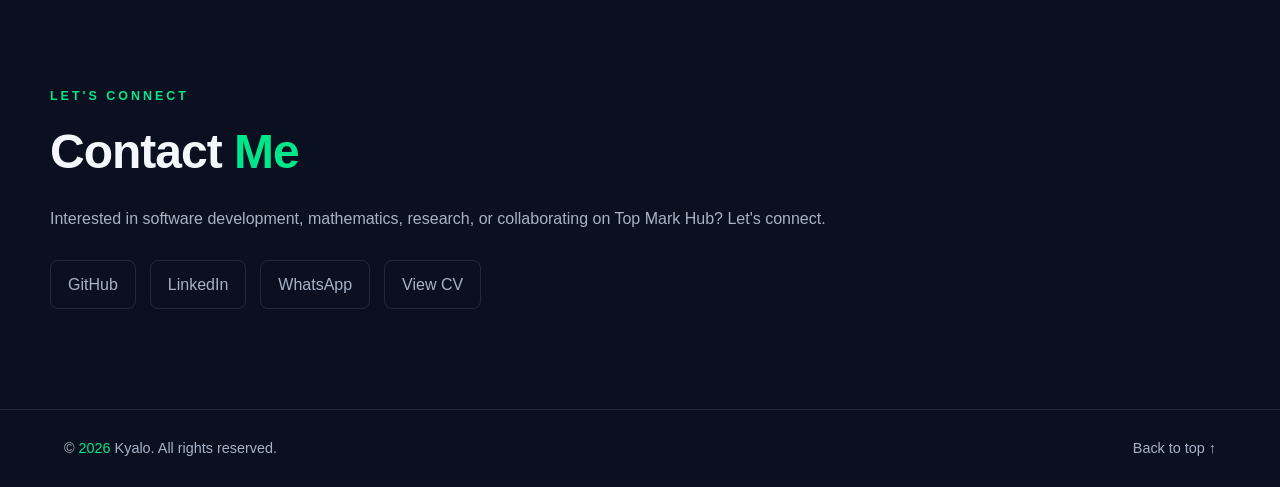
==== commit 97e54675: "Update index.html" ====
--- a/index.html
+++ b/index.html
@@ -214,17 +214,6 @@
       <span class="project-link">View project &rarr;</span>
     </a>
 
-    <a class="project-card" href="projects/kaisa-web-development/index.html">
-      <div class="project-visual">
-        <img src="images/projects/kaisa-web-development.jpg"
-             alt="Kaisa Web Development website preview"
-             loading="lazy">
-      </div>
-      <h3>Kaisa Web Development</h3>
-      <p>A web development project and online presence.</p>
-      <span class="project-link">View project &rarr;</span>
-    </a>
-
   </div>
 </section>
 
--- a/css/style.css
+++ b/css/style.css
@@ -539,3 +539,84 @@
     transition-duration: 0.01ms !important;
   }
 }
+
+
+/* ========================================
+   SKILL AND PROJECT IMAGE STYLING
+======================================== */
+
+.skill-visual,
+.project-visual {
+    width: 100%;
+    overflow: hidden;
+    border-radius: 12px;
+    background: #101c2c;
+    display: flex;
+    align-items: center;
+    justify-content: center;
+}
+
+/* Project preview images */
+.project-visual {
+    aspect-ratio: 16 / 10;
+    margin-bottom: 20px;
+}
+
+.project-visual img {
+    display: block;
+    width: 100%;
+    height: 100%;
+    object-fit: cover;
+    transition: transform 0.4s ease;
+}
+
+/* Skill technology logos */
+.skill-visual {
+    aspect-ratio: 16 / 9;
+    margin-bottom: 18px;
+    padding: 18px;
+}
+
+.skill-visual img {
+    display: block;
+    width: 100%;
+    height: 100%;
+    object-fit: contain;
+    transition: transform 0.3s ease;
+}
+
+/* Subtle hover animation */
+.project-card:hover .project-visual img {
+    transform: scale(1.04);
+}
+
+.skill-card:hover .skill-visual img {
+    transform: scale(1.06);
+}
+
+/* Consistent card layout */
+.project-card,
+.skill-card {
+    min-width: 0;
+    overflow: hidden;
+}
+
+.project-card h3,
+.skill-card h3 {
+    margin-top: 8px;
+}
+
+/* Keyboard accessibility */
+.project-card:focus-visible,
+.skill-card:focus-visible {
+    outline: 2px solid #4CAF50;
+    outline-offset: 4px;
+}
+
+/* Respect reduced-motion preferences */
+@media (prefers-reduced-motion: reduce) {
+    .project-visual img,
+    .skill-visual img {
+        transition: none;
+    }
+}
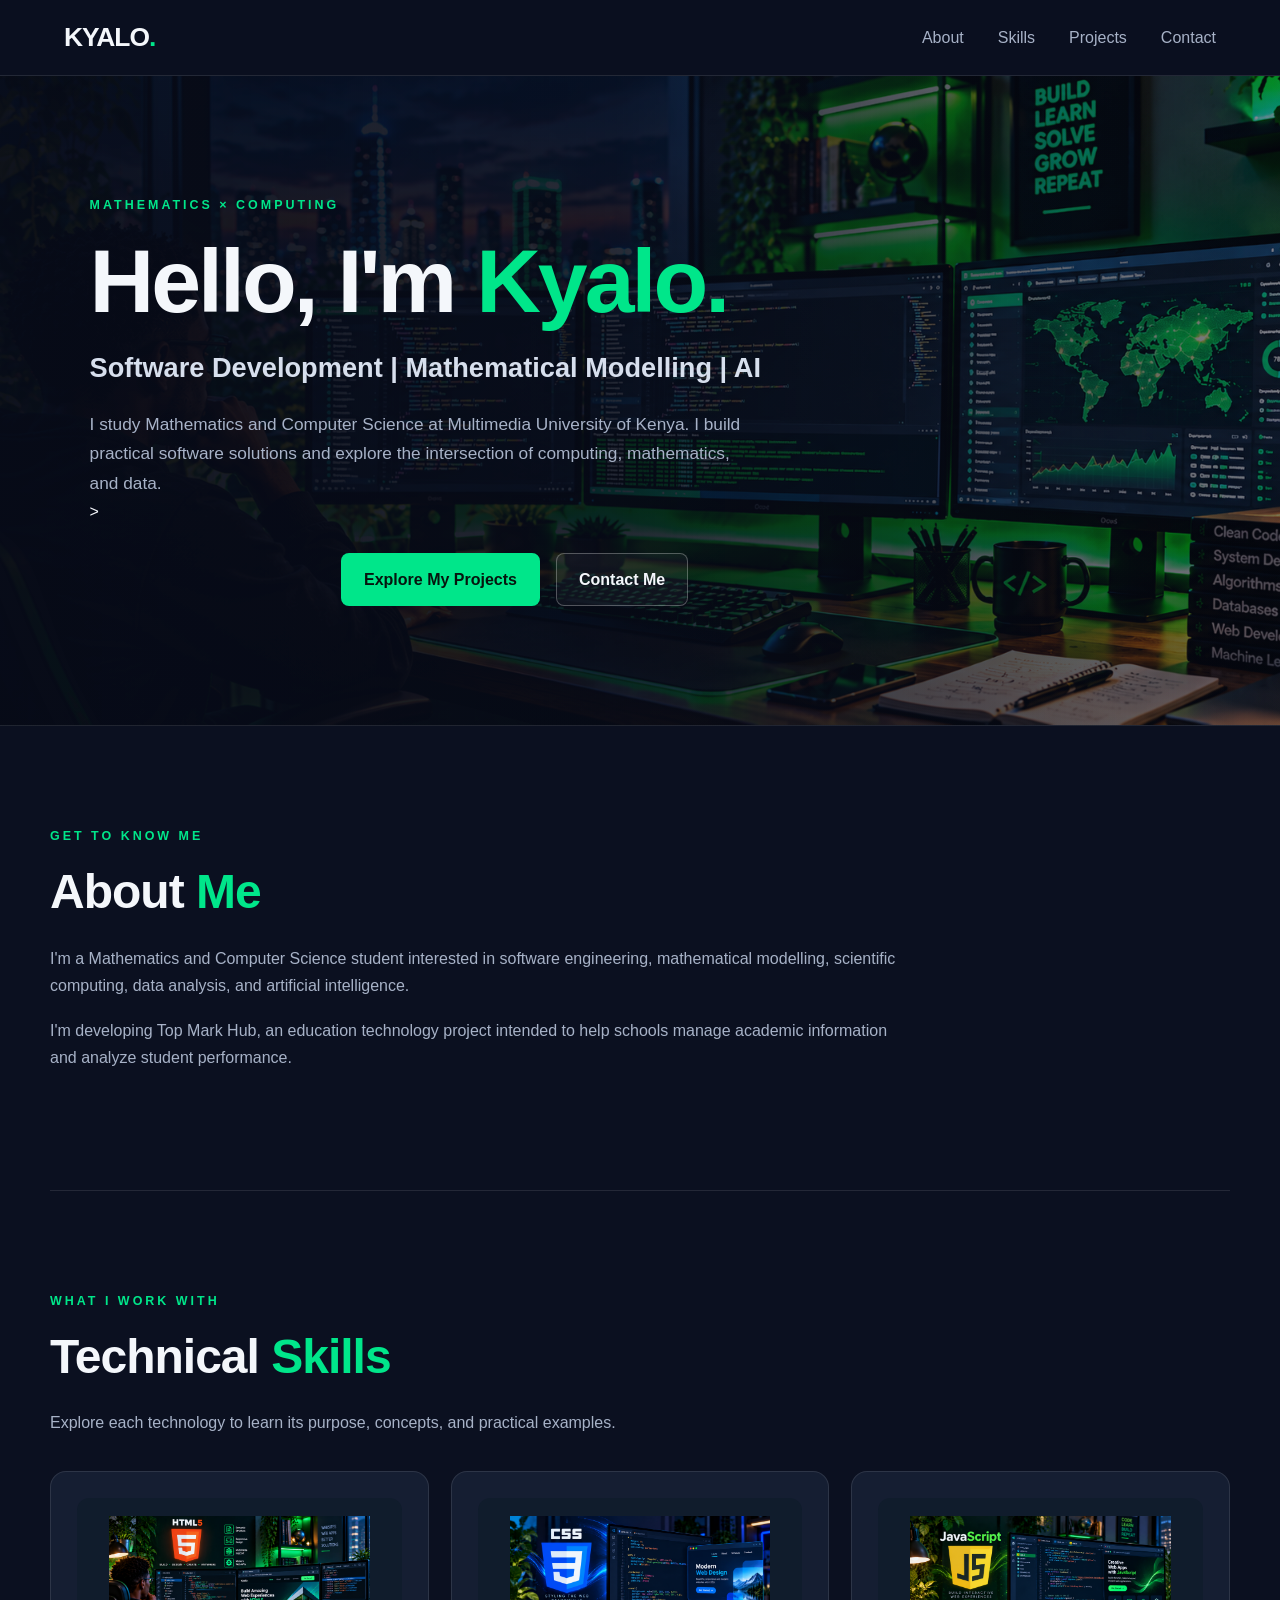
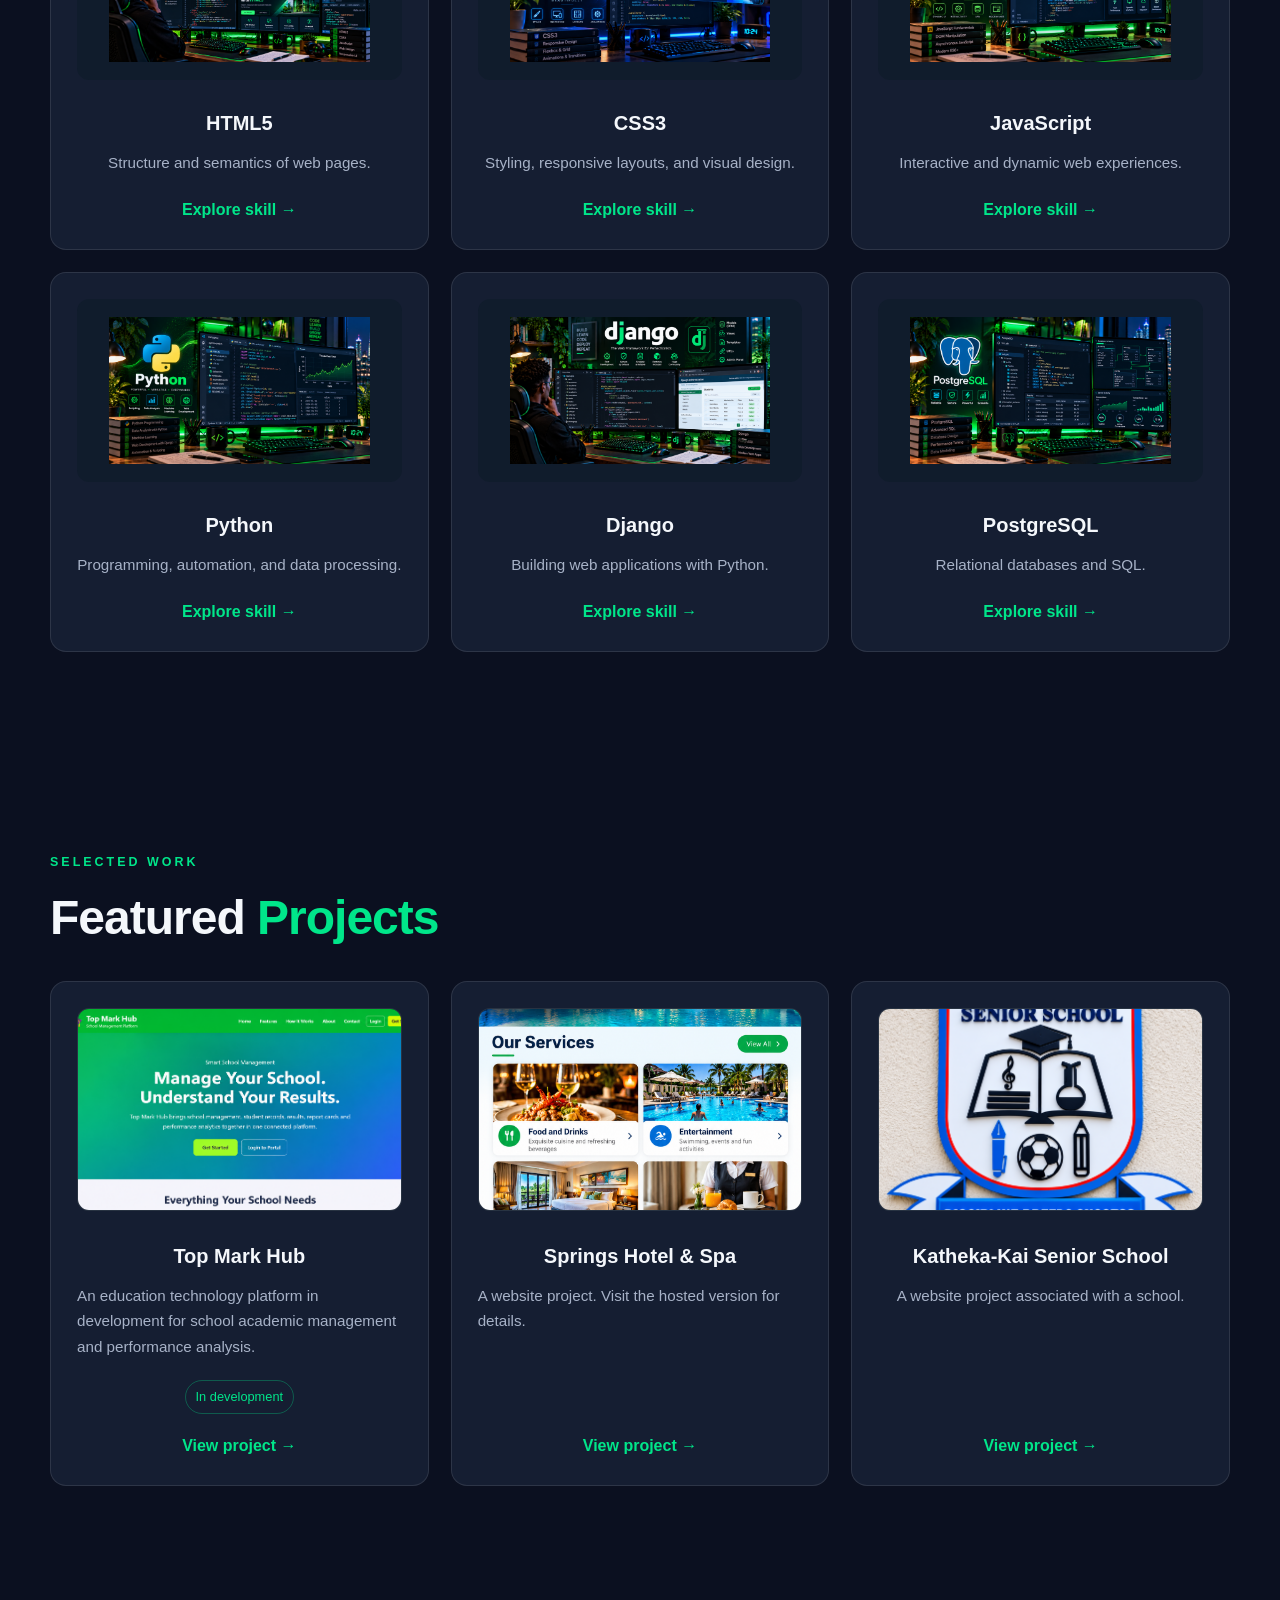
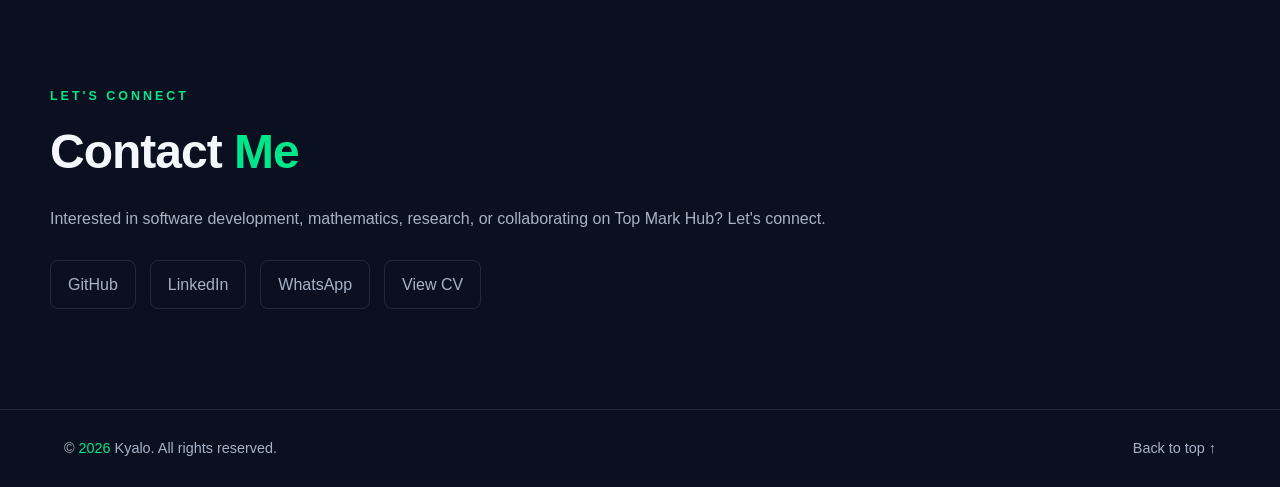
==== commit bd414bd4: "Add hero-buttons div for improved layout" ====
--- a/index.html
+++ b/index.html
@@ -66,6 +66,7 @@
           intersection of computing, mathematics, and data.
         </p>
 
+        <div class="hero-buttons">>
         <div class="hero-actions">
           <a class="button button-primary" href="#projects">
             Explore My Projects
@@ -75,6 +76,7 @@
             Contact Me
           </a>
         </div>
+        </div>  
       </div>
     </section>
 
--- a/css/style.css
+++ b/css/style.css
@@ -168,6 +168,18 @@
   margin-top: 32px;
 }
 
+/* Center the hero action buttons */
+.hero-actions {
+    display: flex;
+    justify-content: center;
+    align-items: center;
+    gap: 16px;
+    flex-wrap: wrap;
+    width: 100%;
+    margin-top: 28px;
+}
+
+
 .button {
   display: inline-flex;
   justify-content: center;
@@ -249,7 +261,7 @@
 .project-card {
   display: flex;
   flex-direction: column;
-  align-items: flex-start;
+  align-items: center;
   min-width: 0;
   padding: 26px;
   overflow-wrap: anywhere;
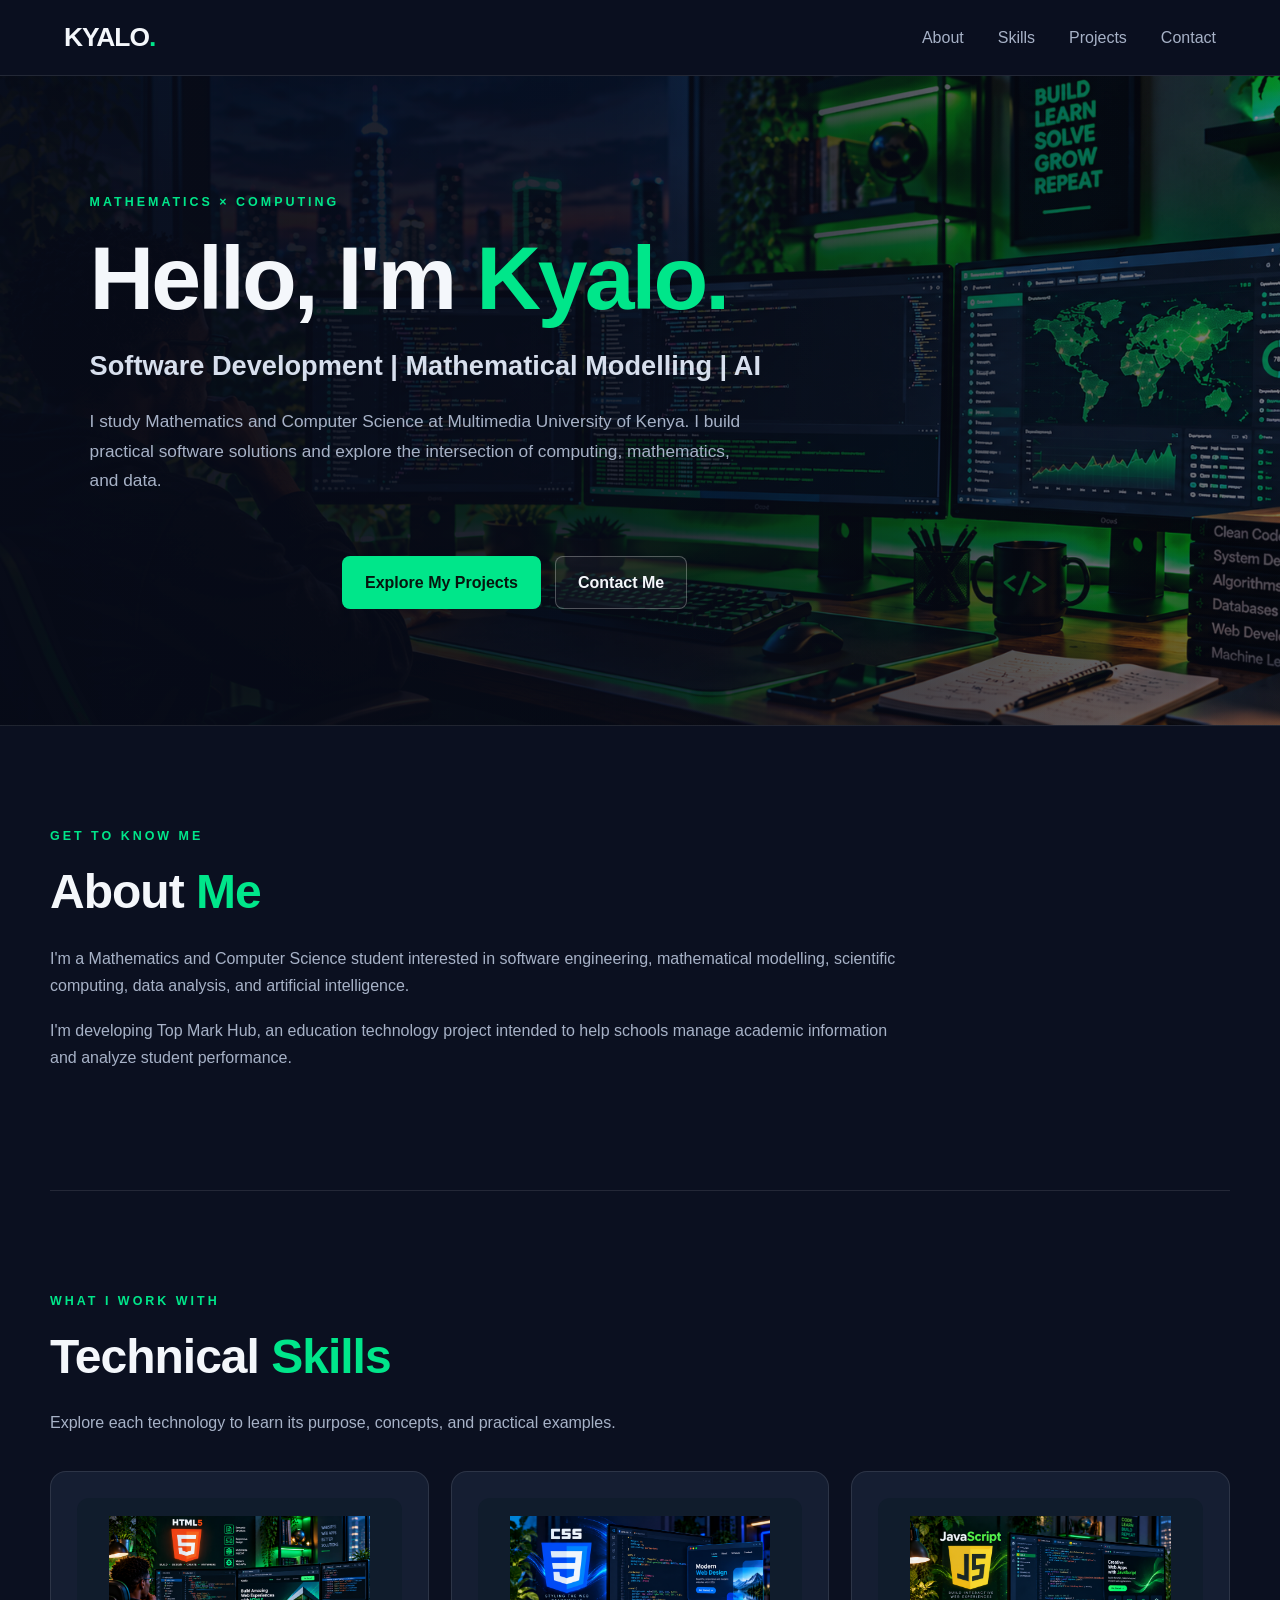
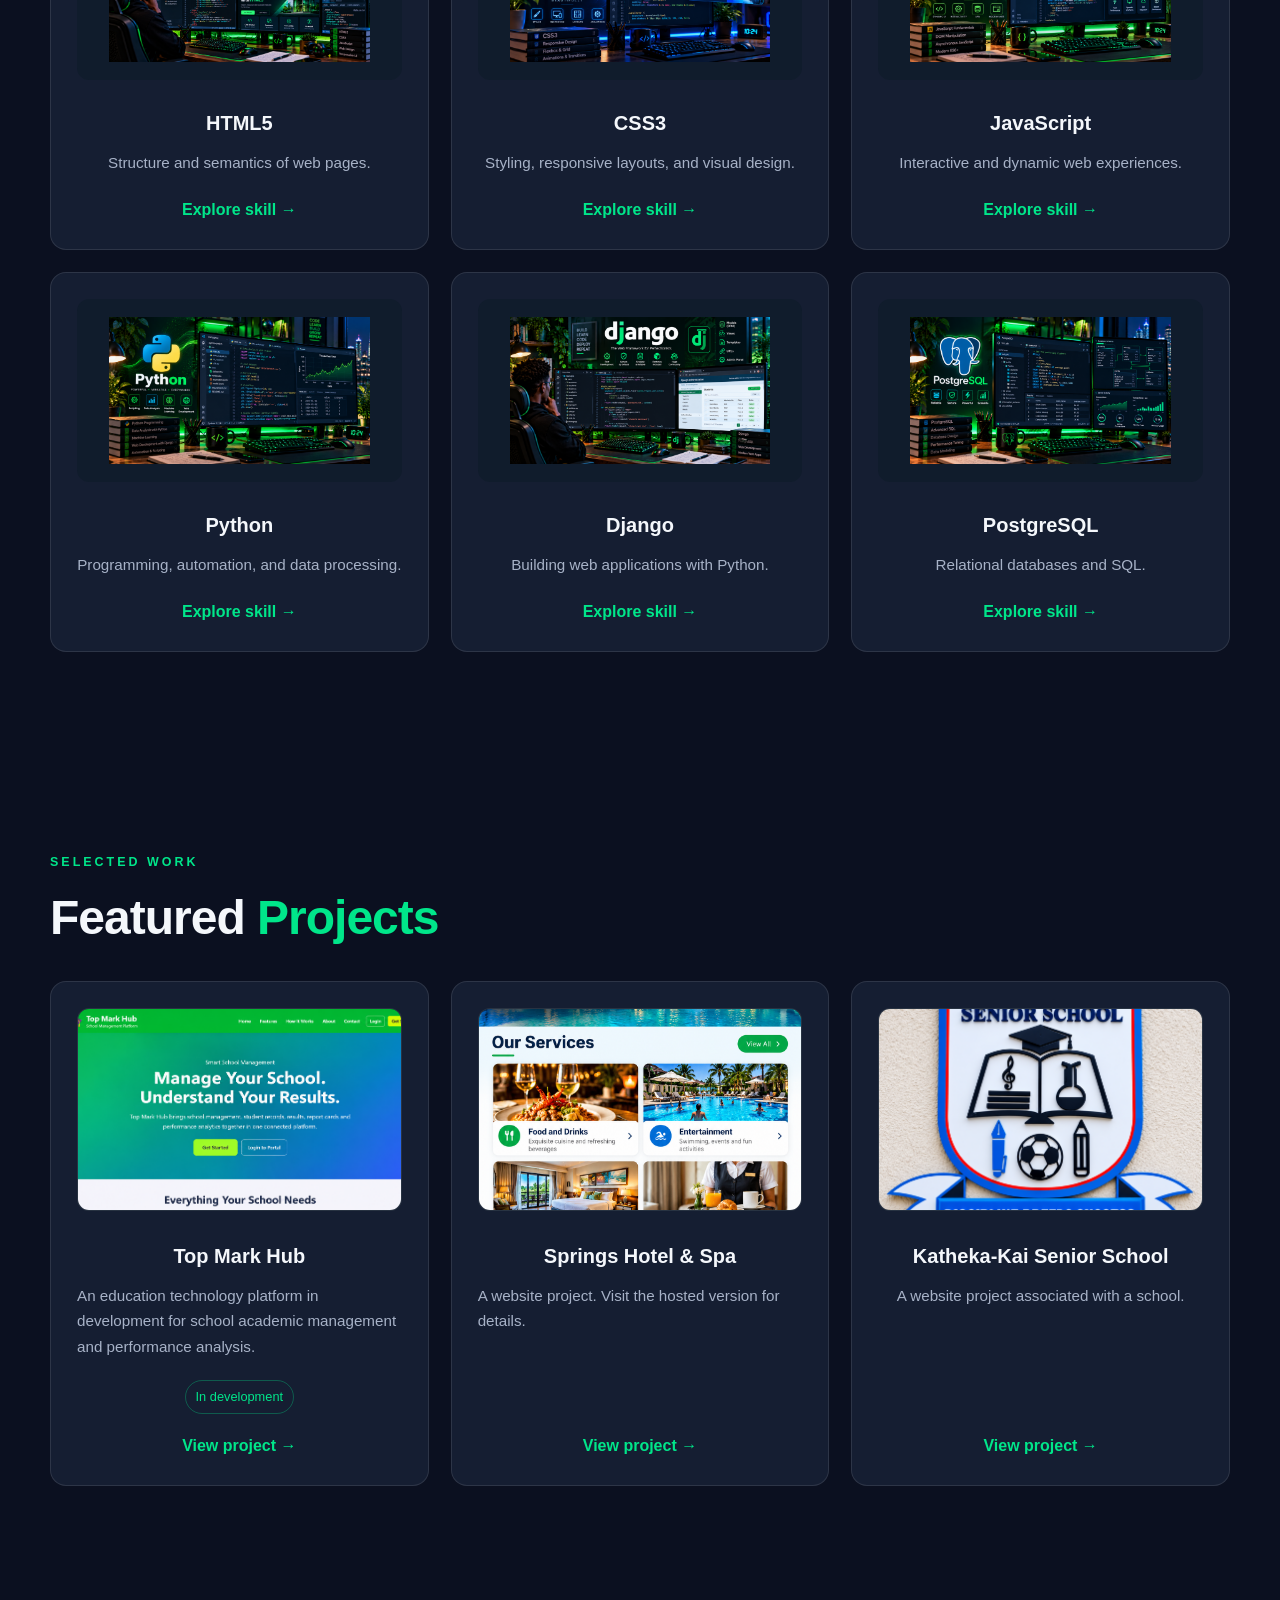
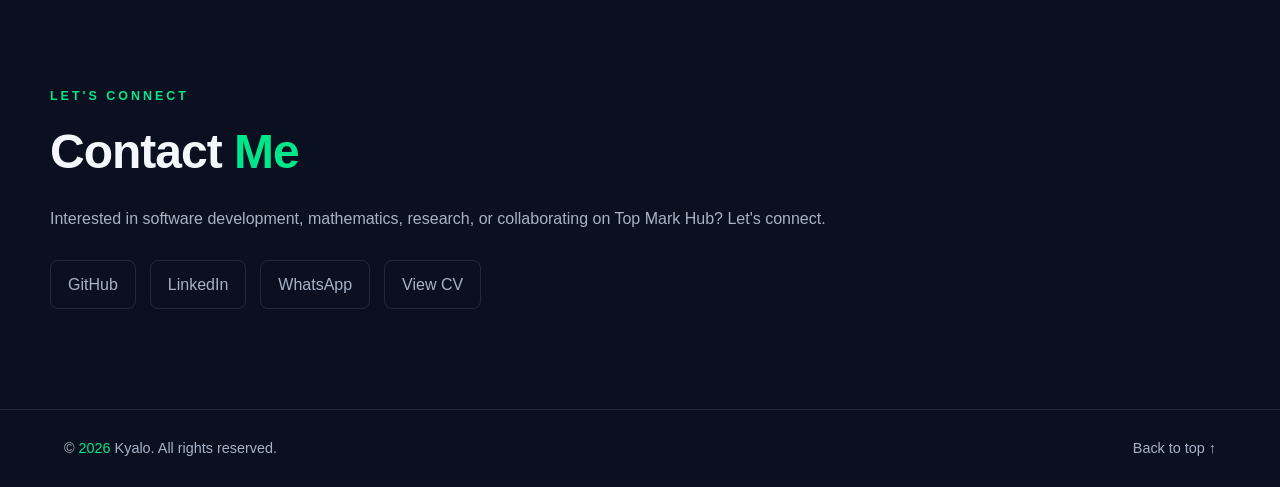
==== commit a03022fd: "Fix indentation in hero-buttons div" ====
--- a/index.html
+++ b/index.html
@@ -66,7 +66,7 @@
           intersection of computing, mathematics, and data.
         </p>
 
-        <div class="hero-buttons">>
+        <div class="hero-buttons">
         <div class="hero-actions">
           <a class="button button-primary" href="#projects">
             Explore My Projects
--- a/css/style.css
+++ b/css/style.css
@@ -169,7 +169,7 @@
 }
 
 /* Center the hero action buttons */
-.hero-actions {
+.hero-buttons {
     display: flex;
     justify-content: center;
     align-items: center;
